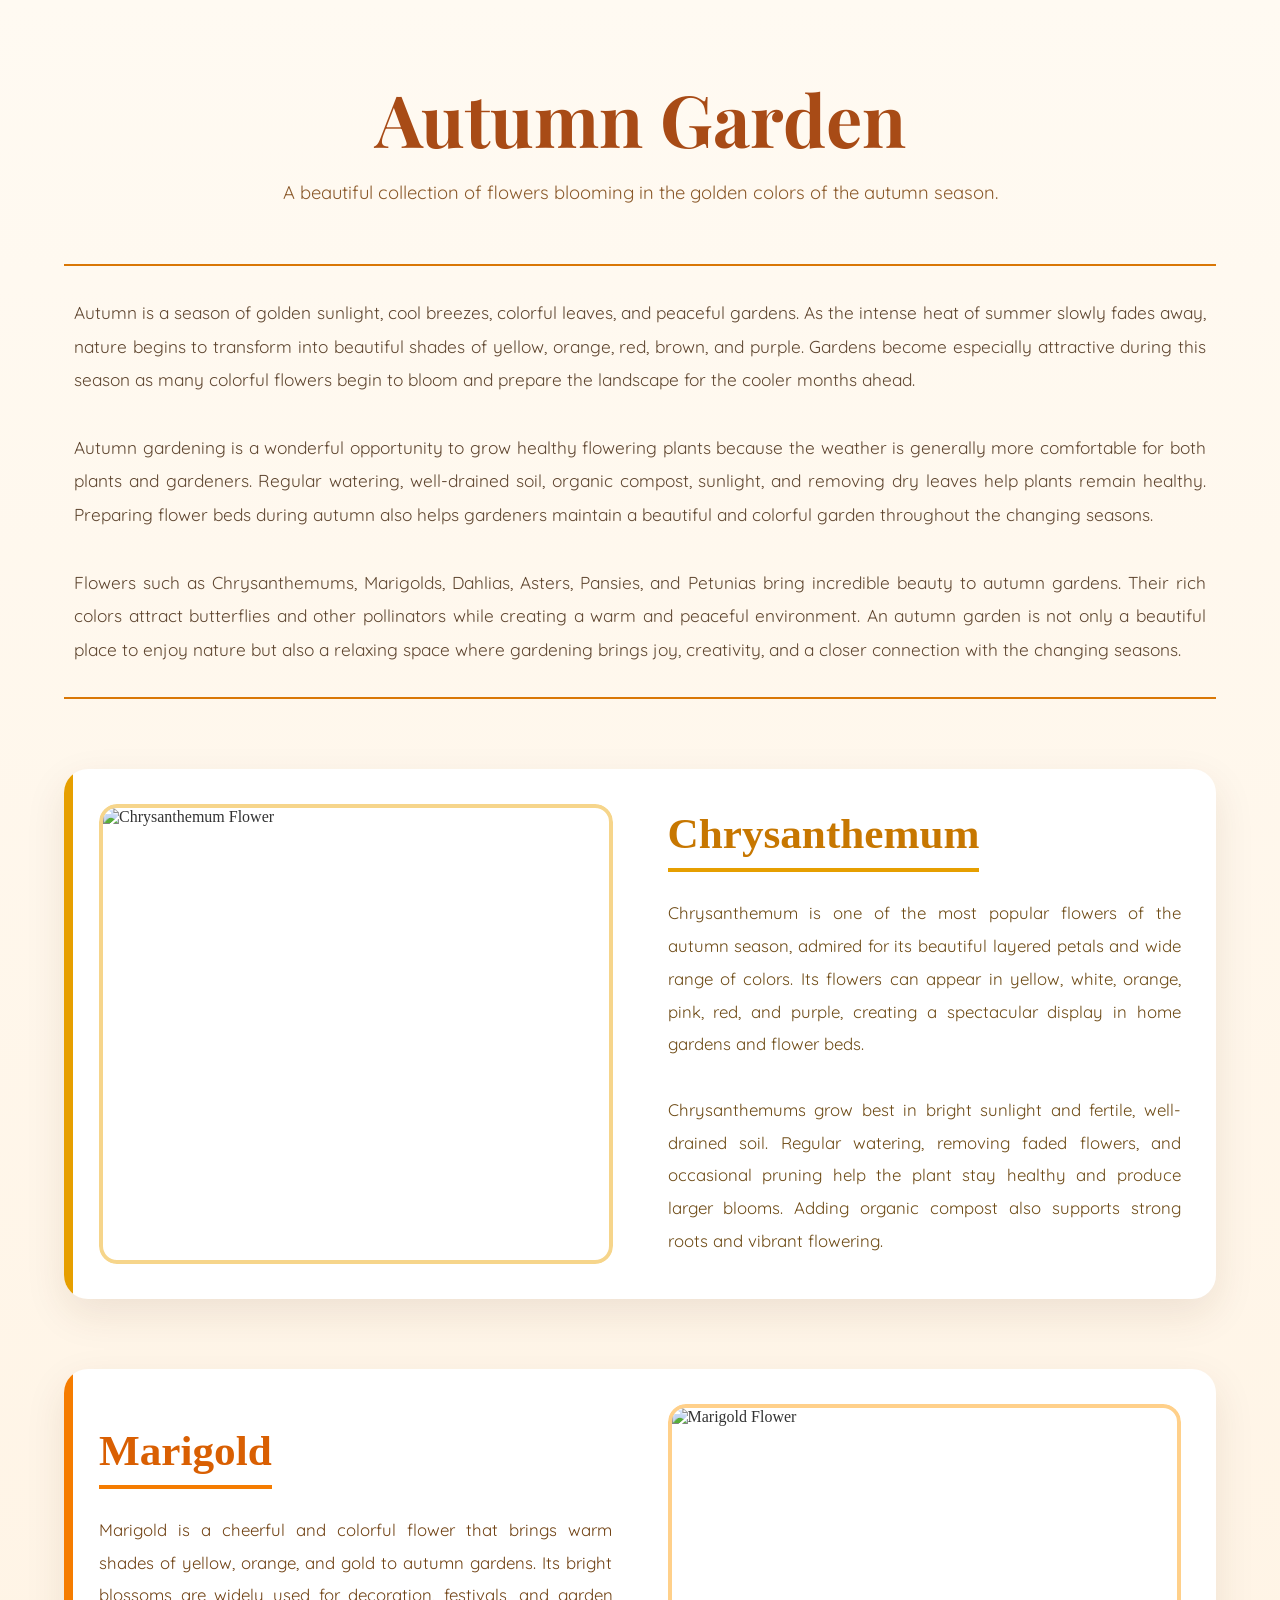
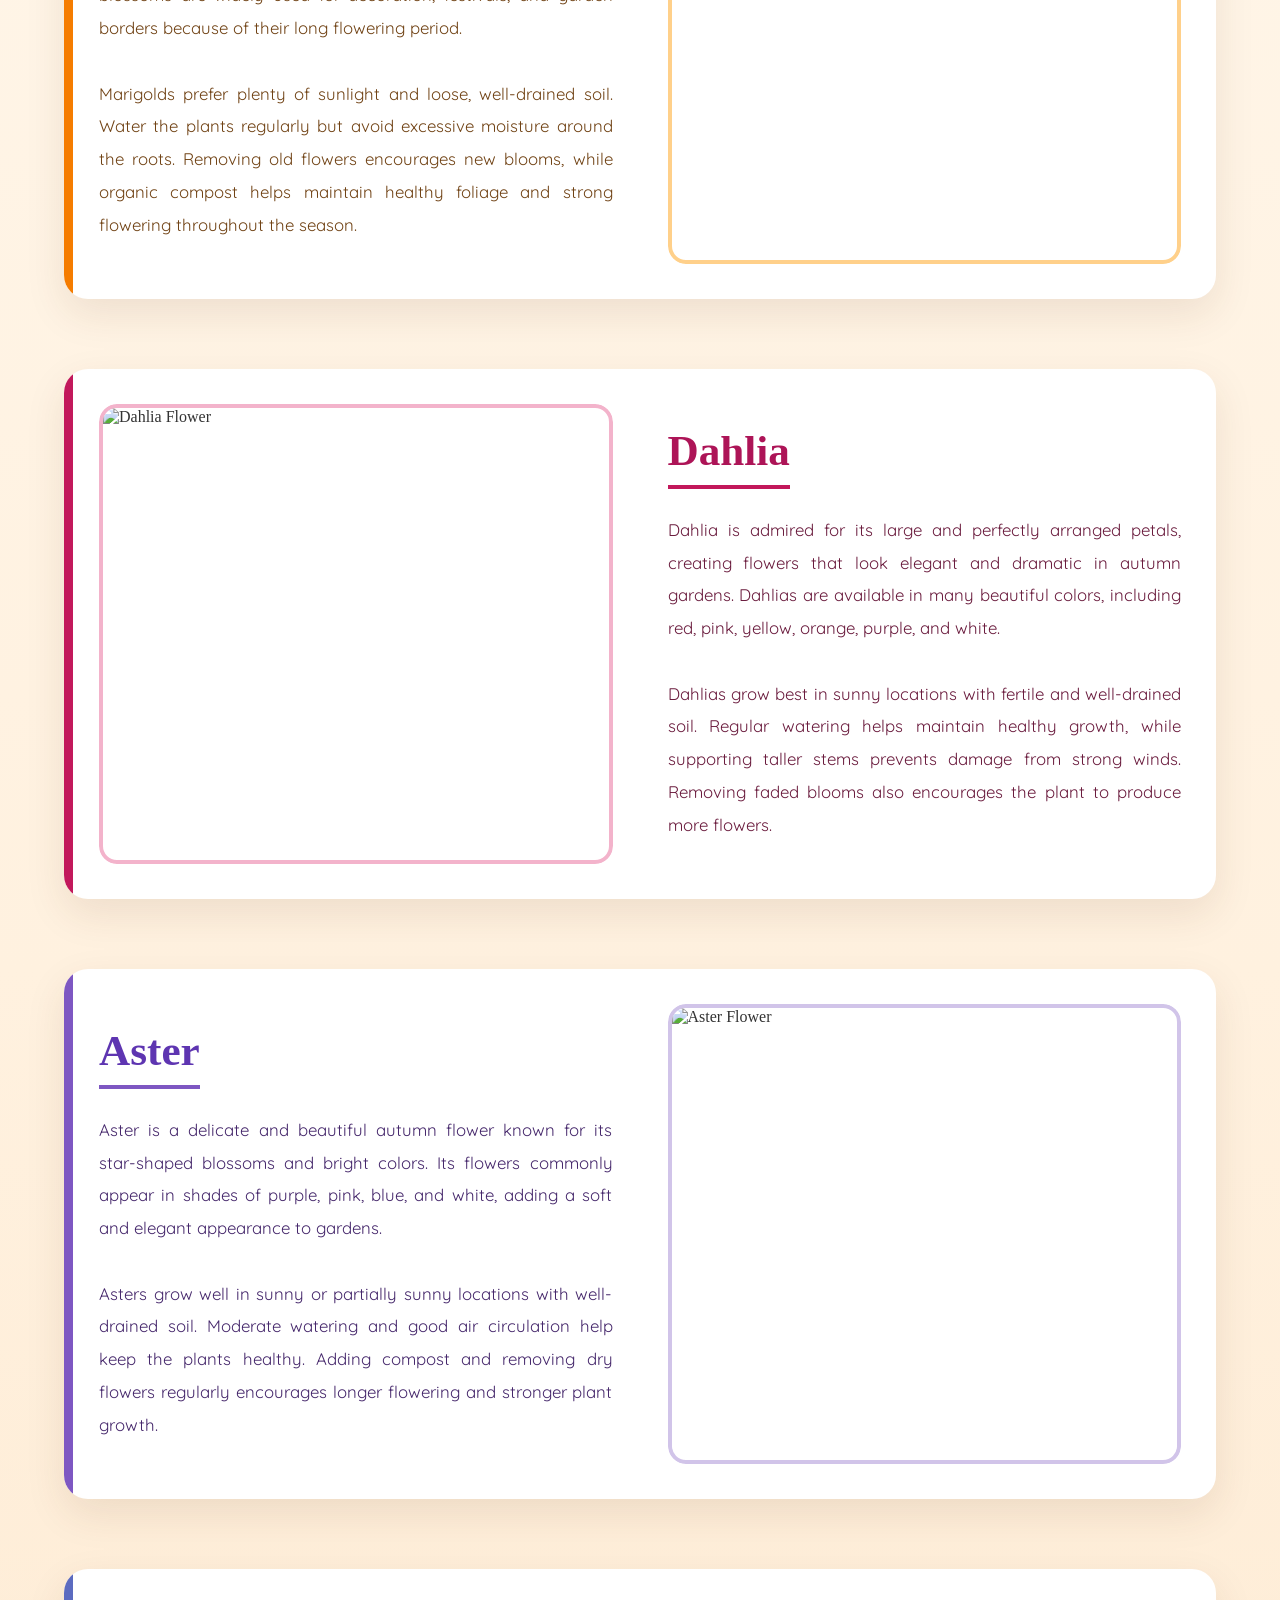
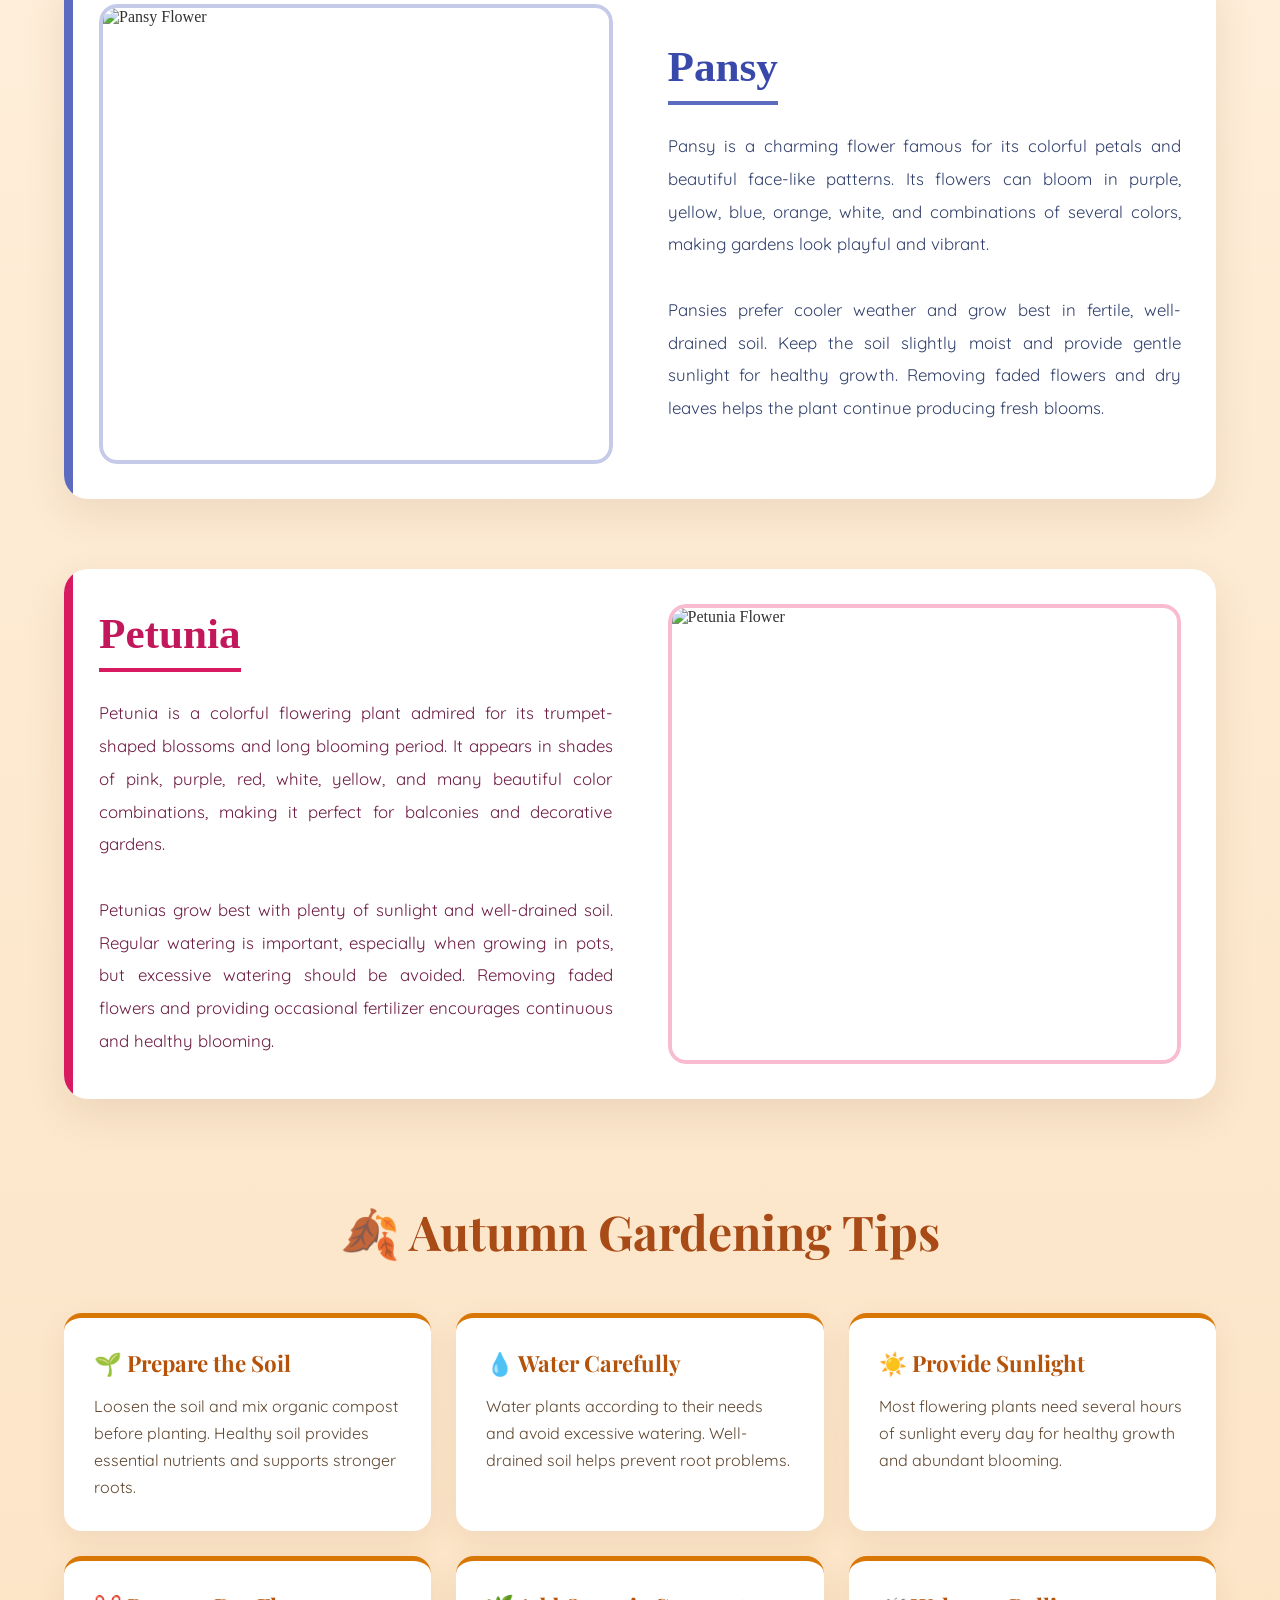
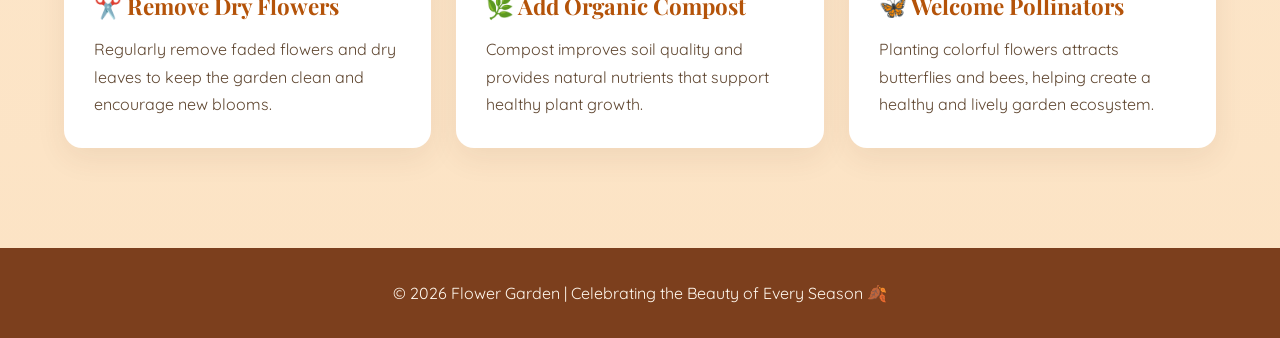
==== autumn.html @ 3d06647e "Add autumn-themed HTML and CSS files for the Autumn Garden page" ====
<!DOCTYPE html>
<html lang="en">

<head>
    <meta charset="UTF-8">
    <meta name="viewport" content="width=device-width, initial-scale=1.0">

    <title>Autumn Garden</title>

    <link rel="stylesheet" href="autumn.css">

    <!-- Google Fonts -->
    <link rel="preconnect" href="https://fonts.googleapis.com">
    <link rel="preconnect" href="https://fonts.gstatic.com" crossorigin>

    <link href="https://fonts.googleapis.com/css2?family=Playfair+Display:wght@400;500;600;700;800&family=Quicksand:wght@400;500;600;700&display=swap"
        rel="stylesheet">

</head>

<body>

    <!-- =====================================================
                        HEADER
    ====================================================== -->

    <header class="autumn-header">

        <h1>Autumn Garden</h1>

        <p>
            A beautiful collection of flowers blooming in the golden colors
            of the autumn season.
        </p>

    </header>


    <!-- =====================================================
                    AUTUMN INTRODUCTION
    ====================================================== -->

    <section class="autumn-intro">

        <p>

            Autumn is a season of golden sunlight, cool breezes, colorful
            leaves, and peaceful gardens. As the intense heat of summer slowly
            fades away, nature begins to transform into beautiful shades of
            yellow, orange, red, brown, and purple. Gardens become especially
            attractive during this season as many colorful flowers begin to
            bloom and prepare the landscape for the cooler months ahead.

            <br><br>

            Autumn gardening is a wonderful opportunity to grow healthy
            flowering plants because the weather is generally more comfortable
            for both plants and gardeners. Regular watering, well-drained soil,
            organic compost, sunlight, and removing dry leaves help plants
            remain healthy. Preparing flower beds during autumn also helps
            gardeners maintain a beautiful and colorful garden throughout the
            changing seasons.

            <br><br>

            Flowers such as Chrysanthemums, Marigolds, Dahlias, Asters,
            Pansies, and Petunias bring incredible beauty to autumn gardens.
            Their rich colors attract butterflies and other pollinators while
            creating a warm and peaceful environment. An autumn garden is not
            only a beautiful place to enjoy nature but also a relaxing space
            where gardening brings joy, creativity, and a closer connection
            with the changing seasons.

        </p>

    </section>


    <!-- =====================================================
                    AUTUMN FLOWERS
    ====================================================== -->


    <!-- =====================================================
                    CHRYSANTHEMUM
    ====================================================== -->

    <section class="flower-card chrysanthemum">

        <div class="flower-image">

            <img src="" alt="Chrysanthemum Flower">

        </div>

        <div class="flower-content">

            <h2>Chrysanthemum</h2>

            <p>

                Chrysanthemum is one of the most popular flowers of the autumn
                season, admired for its beautiful layered petals and wide range
                of colors. Its flowers can appear in yellow, white, orange,
                pink, red, and purple, creating a spectacular display in home
                gardens and flower beds.

                <br><br>

                Chrysanthemums grow best in bright sunlight and fertile,
                well-drained soil. Regular watering, removing faded flowers,
                and occasional pruning help the plant stay healthy and produce
                larger blooms. Adding organic compost also supports strong
                roots and vibrant flowering.

            </p>

        </div>

    </section>


    <!-- =====================================================
                    MARIGOLD
    ====================================================== -->

    <section class="flower-card reverse marigold">

        <div class="flower-image">

            <img src="" alt="Marigold Flower">

        </div>

        <div class="flower-content">

            <h2>Marigold</h2>

            <p>

                Marigold is a cheerful and colorful flower that brings warm
                shades of yellow, orange, and gold to autumn gardens. Its
                bright blossoms are widely used for decoration, festivals, and
                garden borders because of their long flowering period.

                <br><br>

                Marigolds prefer plenty of sunlight and loose, well-drained
                soil. Water the plants regularly but avoid excessive moisture
                around the roots. Removing old flowers encourages new blooms,
                while organic compost helps maintain healthy foliage and strong
                flowering throughout the season.

            </p>

        </div>

    </section>


    <!-- =====================================================
                    DAHLIA
    ====================================================== -->

    <section class="flower-card dahlia">

        <div class="flower-image">

            <img src="" alt="Dahlia Flower">

        </div>

        <div class="flower-content">

            <h2>Dahlia</h2>

            <p>

                Dahlia is admired for its large and perfectly arranged petals,
                creating flowers that look elegant and dramatic in autumn
                gardens. Dahlias are available in many beautiful colors,
                including red, pink, yellow, orange, purple, and white.

                <br><br>

                Dahlias grow best in sunny locations with fertile and
                well-drained soil. Regular watering helps maintain healthy
                growth, while supporting taller stems prevents damage from
                strong winds. Removing faded blooms also encourages the plant
                to produce more flowers.

            </p>

        </div>

    </section>


    <!-- =====================================================
                    ASTER
    ====================================================== -->

    <section class="flower-card reverse aster">

        <div class="flower-image">

            <img src="" alt="Aster Flower">

        </div>

        <div class="flower-content">

            <h2>Aster</h2>

            <p>

                Aster is a delicate and beautiful autumn flower known for its
                star-shaped blossoms and bright colors. Its flowers commonly
                appear in shades of purple, pink, blue, and white, adding a
                soft and elegant appearance to gardens.

                <br><br>

                Asters grow well in sunny or partially sunny locations with
                well-drained soil. Moderate watering and good air circulation
                help keep the plants healthy. Adding compost and removing dry
                flowers regularly encourages longer flowering and stronger
                plant growth.

            </p>

        </div>

    </section>


    <!-- =====================================================
                    PANSY
    ====================================================== -->

    <section class="flower-card pansy">

        <div class="flower-image">

            <img src="" alt="Pansy Flower">

        </div>

        <div class="flower-content">

            <h2>Pansy</h2>

            <p>

                Pansy is a charming flower famous for its colorful petals and
                beautiful face-like patterns. Its flowers can bloom in purple,
                yellow, blue, orange, white, and combinations of several
                colors, making gardens look playful and vibrant.

                <br><br>

                Pansies prefer cooler weather and grow best in fertile,
                well-drained soil. Keep the soil slightly moist and provide
                gentle sunlight for healthy growth. Removing faded flowers and
                dry leaves helps the plant continue producing fresh blooms.

            </p>

        </div>

    </section>


    <!-- =====================================================
                    PETUNIA
    ====================================================== -->

    <section class="flower-card reverse petunia">

        <div class="flower-image">

            <img src="" alt="Petunia Flower">

        </div>

        <div class="flower-content">

            <h2>Petunia</h2>

            <p>

                Petunia is a colorful flowering plant admired for its
                trumpet-shaped blossoms and long blooming period. It appears
                in shades of pink, purple, red, white, yellow, and many
                beautiful color combinations, making it perfect for balconies
                and decorative gardens.

                <br><br>

                Petunias grow best with plenty of sunlight and well-drained
                soil. Regular watering is important, especially when growing
                in pots, but excessive watering should be avoided. Removing
                faded flowers and providing occasional fertilizer encourages
                continuous and healthy blooming.

            </p>

        </div>

    </section>


    <!-- =====================================================
                    AUTUMN GARDENING TIPS
    ====================================================== -->

    <section class="garden-tips">

        <h2>🍂 Autumn Gardening Tips</h2>

        <div class="tips-grid">

            <div class="tip">

                <h3>🌱 Prepare the Soil</h3>

                <p>
                    Loosen the soil and mix organic compost before planting.
                    Healthy soil provides essential nutrients and supports
                    stronger roots.
                </p>

            </div>


            <div class="tip">

                <h3>💧 Water Carefully</h3>

                <p>
                    Water plants according to their needs and avoid excessive
                    watering. Well-drained soil helps prevent root problems.
                </p>

            </div>


            <div class="tip">

                <h3>☀️ Provide Sunlight</h3>

                <p>
                    Most flowering plants need several hours of sunlight every
                    day for healthy growth and abundant blooming.
                </p>

            </div>


            <div class="tip">

                <h3>✂️ Remove Dry Flowers</h3>

                <p>
                    Regularly remove faded flowers and dry leaves to keep the
                    garden clean and encourage new blooms.
                </p>

            </div>


            <div class="tip">

                <h3>🌿 Add Organic Compost</h3>

                <p>
                    Compost improves soil quality and provides natural
                    nutrients that support healthy plant growth.
                </p>

            </div>


            <div class="tip">

                <h3>🦋 Welcome Pollinators</h3>

                <p>
                    Planting colorful flowers attracts butterflies and bees,
                    helping create a healthy and lively garden ecosystem.
                </p>

            </div>

        </div>

    </section>


    <!-- =====================================================
                    FOOTER
    ====================================================== -->

    <footer>

        <p>
            © 2026 Flower Garden | Celebrating the Beauty of Every Season 🍂
        </p>

    </footer>

</body>

</html>
---- autumn.css ----
/* ==========================================================
   GLOBAL RESET
========================================================== */

*{
    margin:0;
    padding:0;
    box-sizing:border-box;
}


/* ==========================================================
   BODY
========================================================== */

body{
    background:
    linear-gradient(
        180deg,
        #fffaf2 0%,
        #fff1df 50%,
        #fce3c4 100%
    );
    color:#333;
    overflow-x:hidden;
}


/* ==========================================================
   HEADER
========================================================== */

.autumn-header{
    text-align:center;
    padding:70px 20px 40px;
}


.autumn-header h1{
    font-family:"Playfair Display", serif;
    font-size:4.5rem;
    color:#A84B16;
    margin-bottom:15px;
}

.autumn-header p{
    font-family:"Quicksand", sans-serif;
    font-size:1.15rem;
    color:#8B5A2B;
}

/* ==========================================================
   INTRODUCTION
========================================================== */

.autumn-intro{
    width:90%;
    max-width:1200px;
    margin:20px auto 70px;
}


.autumn-intro p{
    font-family:"Quicksand", sans-serif;
    font-size:1.08rem;
    line-height:1.95;
    text-align:justify;
    color:#5F4630;
    border-top:2px solid #D97706;
    border-bottom:2px solid #D97706;
    padding:30px 10px;
}

/* ==========================================================
   FLOWER CARD
========================================================== */

.flower-card{
    width:90%;
    max-width:1350px;
    margin:70px auto;
    padding:35px;
    display:flex;
    align-items:center;
    gap:55px;
    background:#ffffff;
    border-radius:24px;
    position:relative;
    overflow:hidden;
    box-shadow:0 15px 40px rgba(90,50,20,.10);
    transition:
      transform .4s ease,box-shadow .4s ease;

}

/* LEFT COLOR STRIP */

.flower-card::before{
    content:"";
    position:absolute;
    left:0;
    top:0;
    width:9px;
    height:100%;
    background:#D97706;
}


/* ==========================================================
   INDIVIDUAL FLOWER HOVER COLOR THEMES
========================================================== */

/* 🌼 Chrysanthemum - Golden Yellow */

.chrysanthemum:hover{
    transform:translateY(-10px);
    box-shadow:0 25px 60px rgba(230,159,0,.30);
}


/* 🟠 Marigold - Orange */

.marigold:hover{
    transform:translateY(-10px);
    box-shadow:0 25px 60px rgba(245,124,0,.30);
}


/* 🌺 Dahlia - Deep Pink */

.dahlia:hover{
    transform:translateY(-10px);
    box-shadow:0 25px 60px rgba(194,24,91,.30);
}


/* 💜 Aster - Purple */

.aster:hover{
    transform:translateY(-10px);
    box-shadow:0 25px 60px rgba(126,87,194,.30);
}


/* 💙💜 Pansy - Indigo */

.pansy:hover{
    transform:translateY(-10px);
    box-shadow:0 25px 60px rgba(92,107,192,.30);
}


/* 🌸 Petunia - Pink */

.petunia:hover{
    transform:translateY(-10px);
    box-shadow:0 25px 60px rgba(216,27,96,.30);
}


/* ==========================================================
   REVERSE CARD
========================================================== */

.flower-card.reverse{
    flex-direction:row-reverse;
}


/* ==========================================================
   IMAGE
========================================================== */

.flower-image{
    flex:1;
    overflow:hidden;
    border-radius:18px;
}

.flower-image img{
    width:100%;
    height:460px;
    object-fit:cover;
    display:block;
    border-radius:18px;
    transition:transform .6s ease;
}


.flower-card:hover .flower-image img{
    transform:scale(1.06);

}


/* ==========================================================
   CONTENT
========================================================== */

.flower-content{
    flex:1;

}


.flower-content h2{
    font-family:"Plfair Display", serif;
    font-size:2.7rem;
    margin-bottom:25px;
    padding-bottom:10px;
    display:inline-block;
    border-bottom:4px solid;
}


.flower-content p{
    font-family:"Quicksand", sans-serif;
    font-size:1.05rem;
    line-height:1.95;
    text-align:justify;
}


/* ==========================================================
   CHRYSANTHEMUM
========================================================== */

.chrysanthemum::before{
    background:#E69F00;

}

.chrysanthemum h2{
    color:#C77700;
    border-color:#E69F00;

}

.chrysanthemum p{
    color:#6E4B16;
}

.chrysanthemum img{
    border:4px solid #F6D58B;

}


/* ==========================================================
   MARIGOLD
========================================================== */

.marigold::before{
    background:#F57C00;

}

.marigold h2{
    color:#D95F02;
    border-color:#F57C00;

}

.marigold p{
    color:#704214;
}

.marigold img{
    border:4px solid #FFD08A;
}


/* ==========================================================
   DAHLIA
========================================================== */

.dahlia::before{
    background:#C2185B;

}

.dahlia h2{
    color:#AD1457;
    border-color:#C2185B;

}

.dahlia p{
    color:#6A1B3D;
}

.dahlia img{
    border:4px solid #F3B3CB;

}


/* ==========================================================
   ASTER
========================================================== */

.aster::before{
    background:#7E57C2;

}

.aster h2{
    color:#5E35B1;
    border-color:#7E57C2;
}

.aster p{
    color:#45276B;

}

.aster img{
    border:4px solid #D1C4E9;
}


/* ==========================================================
   PANSY
========================================================== */

.pansy::before{
    background:#5C6BC0;
}

.pansy h2{
    color:#3949AB;
    border-color:#5C6BC0;
}

.pansy p{
    color:#303F6B;

}

.pansy img{
    border:4px solid #C5CAE9;
}


/* ==========================================================
   PETUNIA
========================================================== */

.petunia::before{
    background:#D81B60;
}

.petunia h2{

    color:#C2185B;
    border-color:#D81B60;
}

.petunia p{
    color:#6D1B42;
}

.petunia img{
    border:4px solid #F8BBD0;

}


/* ==========================================================
   GARDENING TIPS
========================================================== */


.garden-tips{
    width:90%;
    max-width:1300px;
    margin:100px auto;

}

.garden-tips h2{
    font-family:"Playfair Display", serif;
    text-align:center;
    font-size:3rem;
    color:#A84B16;
    margin-bottom:50px;
    
}


/* ==========================================================
   TIPS GRID
========================================================== */

.tips-grid{
    display:grid;
    grid-template-columns:repeat(3,1fr);
    gap:25px;
}

.tip{
    background:#ffffff;
    padding:30px;
    border-radius:18px;
    border-top:5px solid #D97706;
    box-shadow:0 10px 30px rgba(90,50,20,.08);
    transition:.35s ease;
}

.tip:hover{
    transform:translateY(-8px);
    box-shadow:0 20px 40px rgba(90,50,20,.15);
}

.tip h3{
    font-family:"Playfair Display", serif;
    font-size:1.4rem;
    color:#B45309;
    margin-bottom:15px;

}

.tip p{
    font-family:"Quicksand", sans-serif;
    line-height:1.7;
    color:#5F4630;
}


/* ==========================================================
   FOOTER
========================================================== */

footer{
    margin-top:80px;
    padding:35px 20px;
    text-align:center;
    background:#7C3F1D;
    color:#FFF8EE;
    font-family:"Quicksand", sans-serif;
}


/* ==========================================================
   TABLET RESPONSIVE
========================================================== */

@media(max-width:992px){

    .flower-card,
    .flower-card.reverse{
        flex-direction:column;
        gap:35px;
    }

    .flower-image{
        width:100%;
    }

    .flower-image img{
        height:380px;
    }

    .flower-content h2{
        font-size:2.3rem;
    }

    .tips-grid{
        grid-template-columns:
            repeat(2,1fr);
    }
}


/* ==========================================================
   MOBILE RESPONSIVE
========================================================== */

@media(max-width:768px){

    .autumn-header h1{
        font-size:3rem;
    }

    .autumn-header p{
        font-size:1rem;

    }

    .autumn-intro{
        width:92%;
    }

    .autumn-intro p{
        font-size:1rem;
        line-height:1.8;
    }

    .flower-card{
        width:94%;
        padding:25px;
        margin:45px auto;
    }

    .flower-image img{
        height:300px;
    }

    .flower-content h2{
        font-size:2rem;
    }

    .flower-content p{
        font-size:1rem;
        line-height:1.8;
    }

    .garden-tips h2{
        font-size:2.3rem;
    }

    .tips-grid{
        grid-template-columns:1fr;
    }
}


/* ==========================================================
   SMALL MOBILE
========================================================== */

@media(max-width:480px){

    .autumn-header{
        padding:50px 15px 30px;
    }

    .autumn-header h1{
        font-size:2.4rem;
    }

    .flower-card{
        padding:18px;
        border-radius:18px;
    }

    .flower-image img{
        height:230px;
    }

    .flower-content h2{
        font-size:1.7rem;
    }

    .flower-content p{
        font-size:.95rem;
        line-height:1.75;
    }

    .garden-tips h2{
        font-size:1.9rem;
    }

    .tip{
        padding:22px;
    }
}
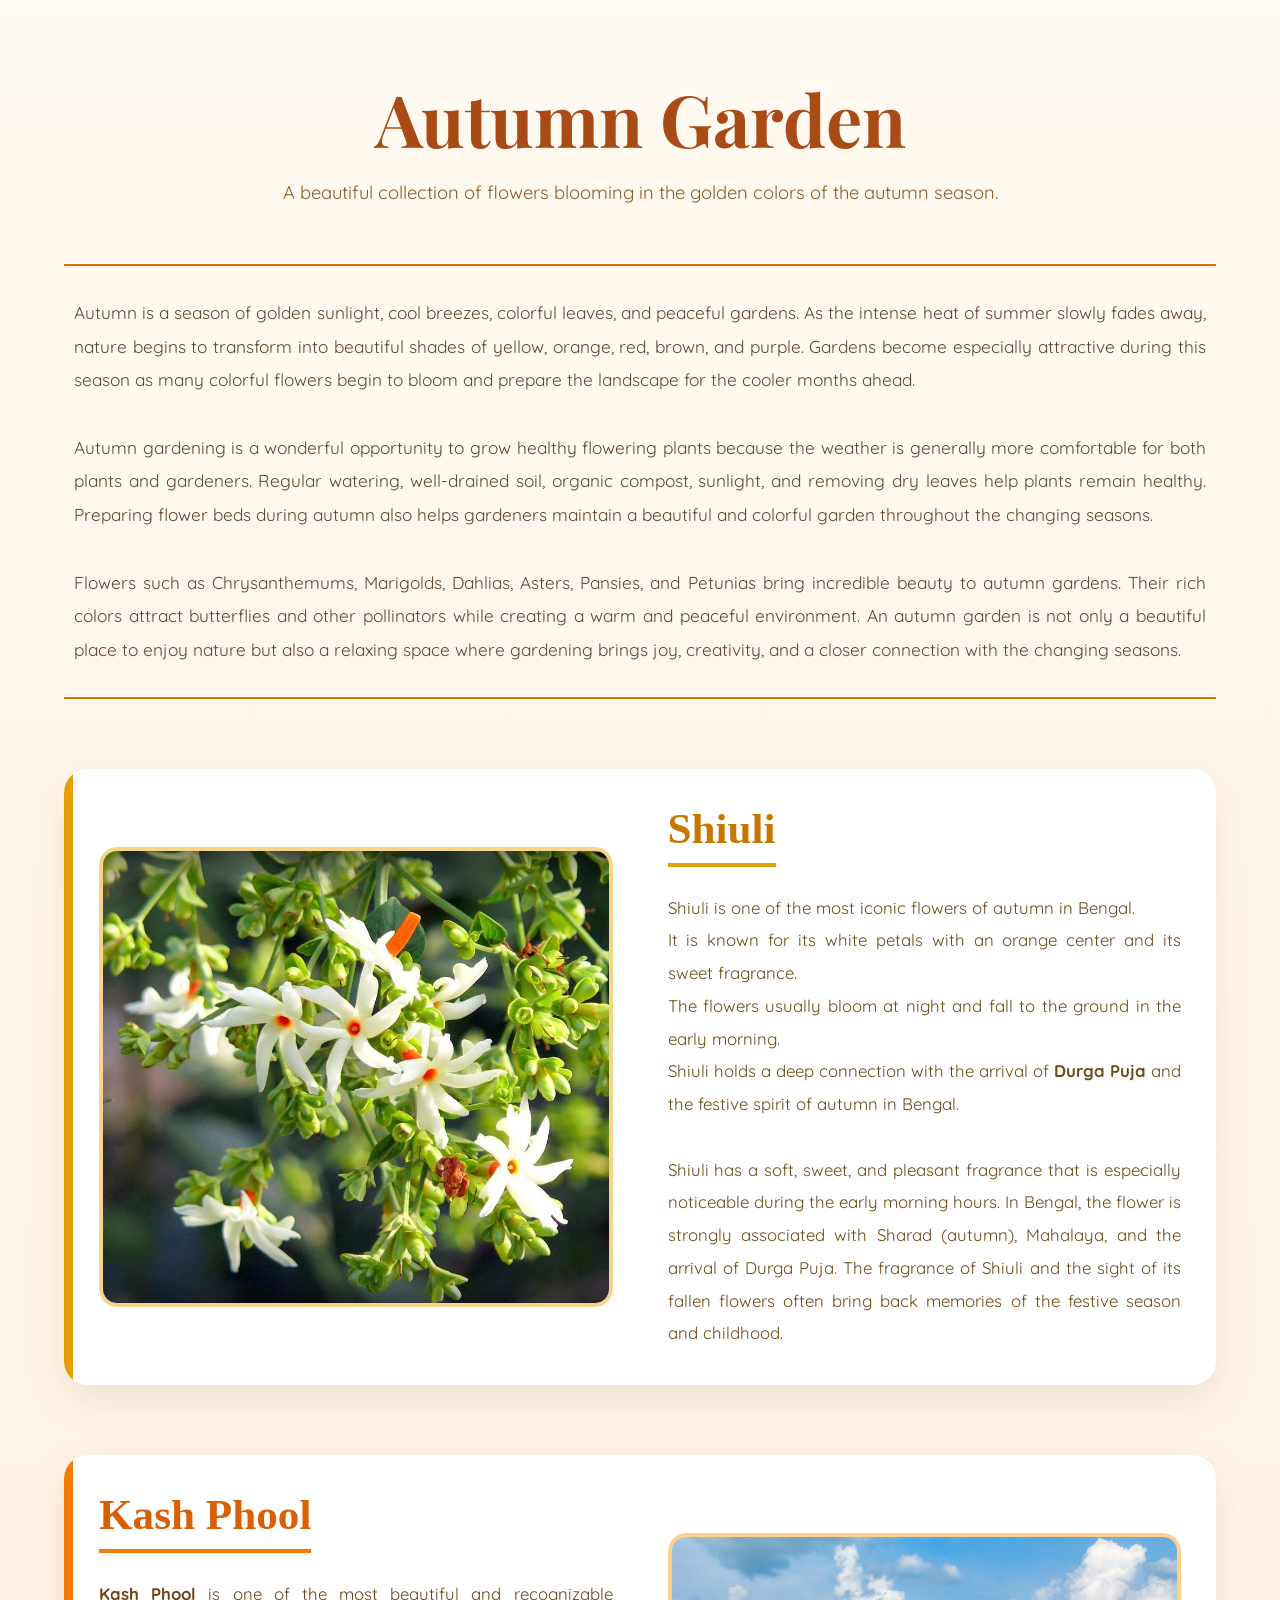
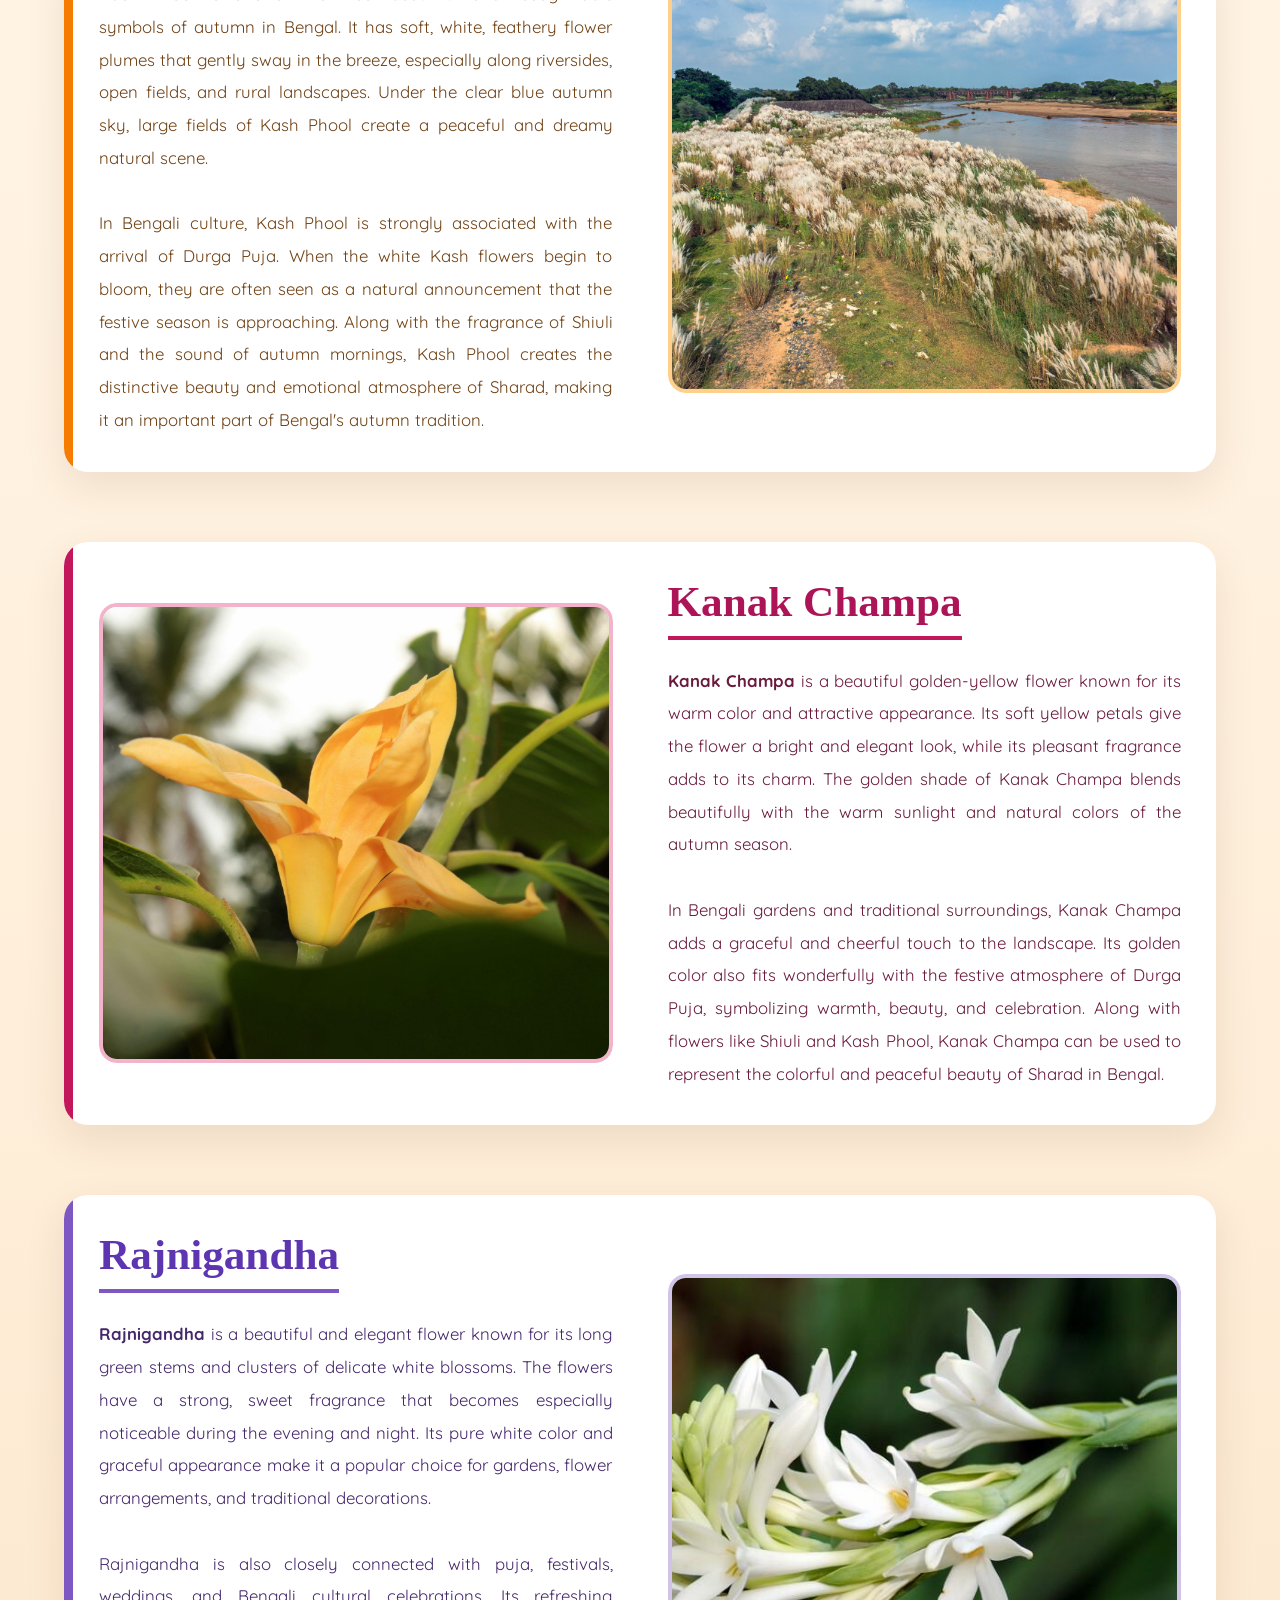
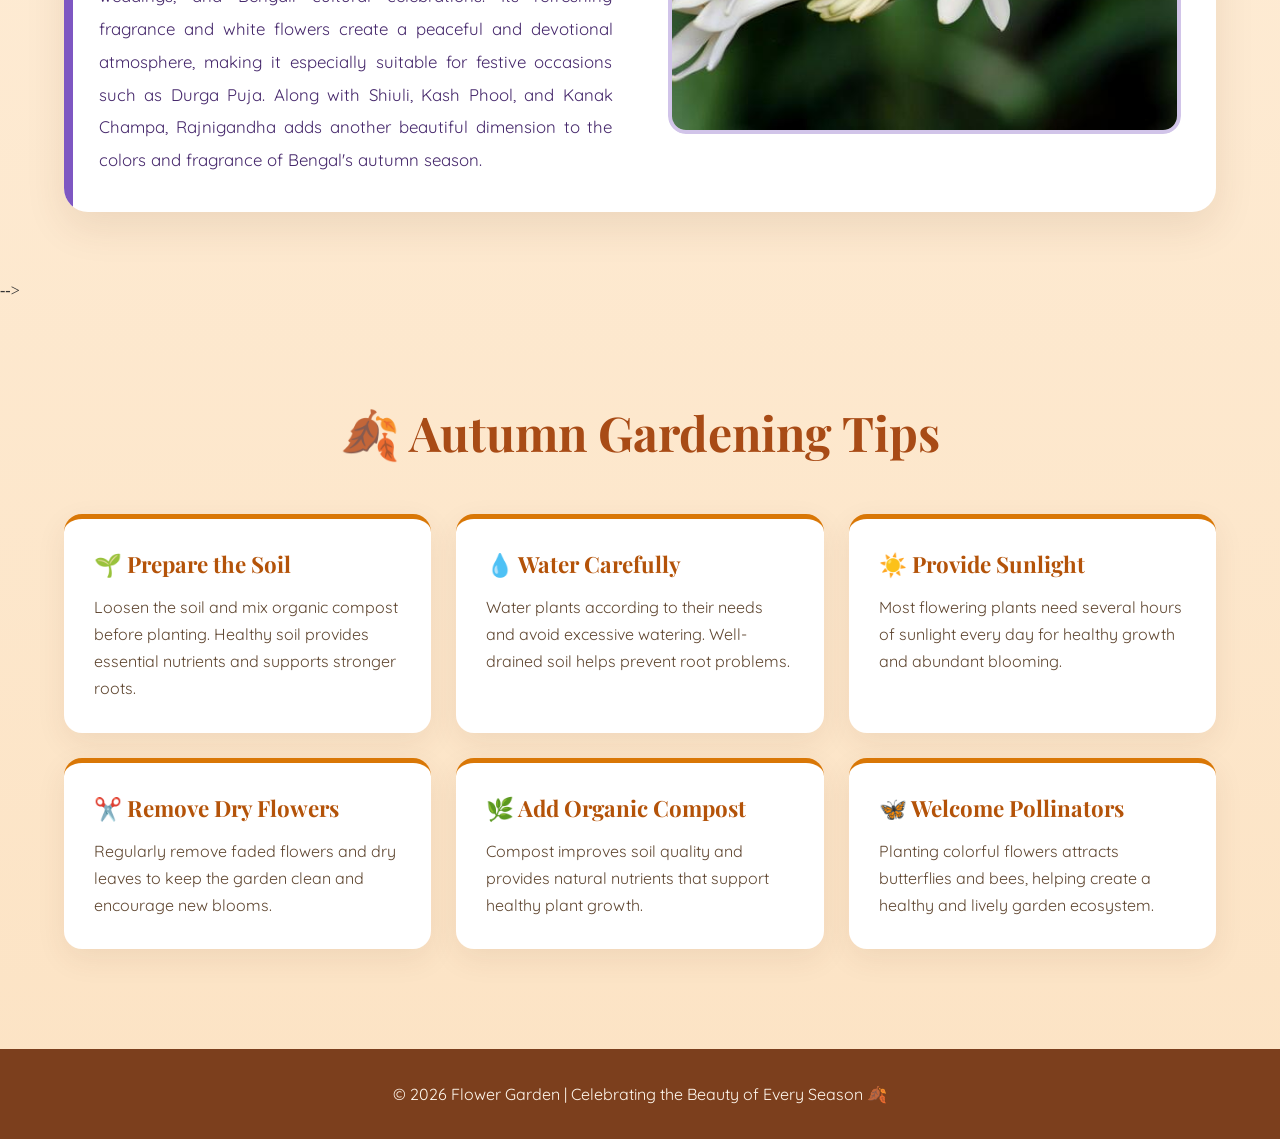
==== commit 33ba527c: "Add winter garden features and styles - Introduced new winter.css for styling the winter garden page" ====
--- a/autumn.html
+++ b/autumn.html
@@ -89,30 +89,18 @@
 
         <div class="flower-image">
 
-            <img src="" alt="Chrysanthemum Flower">
-
-        </div>
-
-        <div class="flower-content">
-
-            <h2>Chrysanthemum</h2>
-
-            <p>
-
-                Chrysanthemum is one of the most popular flowers of the autumn
-                season, admired for its beautiful layered petals and wide range
-                of colors. Its flowers can appear in yellow, white, orange,
-                pink, red, and purple, creating a spectacular display in home
-                gardens and flower beds.
-
+            <img src="Autumn/TB5Dm_8XhAuF4WMxziL-Oi9NqACSDIO42DhMdACnCzqOYu_obxb6pIqoIuq6f6PX6bD0AHiCKN0lmYCgvniRB8DAPkQt_o0wmxBBw_qpqObk5TrhzCyIb_kBxk3ffQ1MwytZkNDUi8o5OurUM6o-x4sxSoMX11Bi8P1_pm.jpg" alt="Chrysanthemum Flower">
+
+        </div>
+
+        <div class="flower-content">
+
+            <h2>Shiuli</h2>
+
+            <p>
+                Shiuli is one of the most iconic flowers of autumn in Bengal.<br> It is known for its white petals with an orange center and its sweet fragrance. <br> The flowers usually bloom at night and fall to the ground in the early morning. <br> Shiuli holds a deep connection with the arrival of <strong>Durga Puja</strong>  and the festive spirit of autumn in Bengal.
                 <br><br>
-
-                Chrysanthemums grow best in bright sunlight and fertile,
-                well-drained soil. Regular watering, removing faded flowers,
-                and occasional pruning help the plant stay healthy and produce
-                larger blooms. Adding organic compost also supports strong
-                roots and vibrant flowering.
-
+                Shiuli has a soft, sweet, and pleasant fragrance that is especially noticeable during the early morning hours. In Bengal, the flower is strongly associated with Sharad (autumn), Mahalaya, and the arrival of Durga Puja. The fragrance of Shiuli and the sight of its fallen flowers often bring back memories of the festive season and childhood.
             </p>
 
         </div>
@@ -128,33 +116,22 @@
 
         <div class="flower-image">
 
-            <img src="" alt="Marigold Flower">
-
-        </div>
-
-        <div class="flower-content">
-
-            <h2>Marigold</h2>
-
-            <p>
-
-                Marigold is a cheerful and colorful flower that brings warm
-                shades of yellow, orange, and gold to autumn gardens. Its
-                bright blossoms are widely used for decoration, festivals, and
-                garden borders because of their long flowering period.
-
+            <img src="Autumn/JvqIQLETKTrbBEFYa4P5t0JZkJ8DJHq6QDOkhH7dCpLK-fc1CcSzrf8WYPLfRY0_SwM3a-ACnxK2Sr_JVWsFWrIhHXV6lY9fOEYiO-VfwREWEl6Oa5onZIsd-OHMh7i23yZLF9rN6AOY9IerIMIJ3zIJWlvfuKYLDrx9S6tMhS.jpg" alt="Marigold Flower">
+
+        </div>
+
+        <div class="flower-content">
+
+            <h2>Kash Phool</h2>
+
+            <p>
+
+                <b>Kash Phool</b> is one of the most beautiful and recognizable symbols of autumn in Bengal. It has soft, white, feathery flower plumes that gently sway in the breeze, especially along riversides, open fields, and rural landscapes. Under the clear blue autumn sky, large fields of Kash Phool create a peaceful and dreamy natural scene.
                 <br><br>
 
-                Marigolds prefer plenty of sunlight and loose, well-drained
-                soil. Water the plants regularly but avoid excessive moisture
-                around the roots. Removing old flowers encourages new blooms,
-                while organic compost helps maintain healthy foliage and strong
-                flowering throughout the season.
-
-            </p>
-
-        </div>
-
+                In Bengali culture, Kash Phool is strongly associated with the arrival of Durga Puja. When the white Kash flowers begin to bloom, they are often seen as a natural announcement that the festive season is approaching. Along with the fragrance of Shiuli and the sound of autumn mornings, Kash Phool creates the distinctive beauty and emotional atmosphere of Sharad, making it an important part of Bengal's autumn tradition.
+            </p>
+        </div>
     </section>
 
 
@@ -166,33 +143,22 @@
 
         <div class="flower-image">
 
-            <img src="" alt="Dahlia Flower">
-
-        </div>
-
-        <div class="flower-content">
-
-            <h2>Dahlia</h2>
-
-            <p>
-
-                Dahlia is admired for its large and perfectly arranged petals,
-                creating flowers that look elegant and dramatic in autumn
-                gardens. Dahlias are available in many beautiful colors,
-                including red, pink, yellow, orange, purple, and white.
+            <img src="Autumn/gYDTionHzU76yjV_EfX_3hv-9yeh1CMi8NHkv3u_9S8GrjLUj1jZVKfr-IrPsQhSNEdLG-MB1N1tnFPip0dDEX5RjwdWOj_M3vRk7gX05K3844sLRNOwdXPJyoSdp8oVG9TNrnB0Q7aVCJIio2UAdjcyeMpQt_fnjBj2RnEpV.jpg" alt="Dahlia Flower">
+
+        </div>
+
+        <div class="flower-content">
+
+            <h2>Kanak Champa</h2>
+
+            <p>
+               <b>Kanak Champa</b> is a beautiful golden-yellow flower known for its warm color and attractive appearance. Its soft yellow petals give the flower a bright and elegant look, while its pleasant fragrance adds to its charm. The golden shade of Kanak Champa blends beautifully with the warm sunlight and natural colors of the autumn season.
 
                 <br><br>
 
-                Dahlias grow best in sunny locations with fertile and
-                well-drained soil. Regular watering helps maintain healthy
-                growth, while supporting taller stems prevents damage from
-                strong winds. Removing faded blooms also encourages the plant
-                to produce more flowers.
-
-            </p>
-
-        </div>
-
+               In Bengali gardens and traditional surroundings, Kanak Champa adds a graceful and cheerful touch to the landscape. Its golden color also fits wonderfully with the festive atmosphere of Durga Puja, symbolizing warmth, beauty, and celebration. Along with flowers like Shiuli and Kash Phool, Kanak Champa can be used to represent the colorful and peaceful beauty of Sharad in Bengal.
+            </p>
+        </div>
     </section>
 
 
@@ -204,115 +170,32 @@
 
         <div class="flower-image">
 
-            <img src="" alt="Aster Flower">
-
-        </div>
-
-        <div class="flower-content">
-
-            <h2>Aster</h2>
-
-            <p>
-
-                Aster is a delicate and beautiful autumn flower known for its
-                star-shaped blossoms and bright colors. Its flowers commonly
-                appear in shades of purple, pink, blue, and white, adding a
-                soft and elegant appearance to gardens.
-
-                <br><br>
-
-                Asters grow well in sunny or partially sunny locations with
-                well-drained soil. Moderate watering and good air circulation
-                help keep the plants healthy. Adding compost and removing dry
-                flowers regularly encourages longer flowering and stronger
-                plant growth.
-
-            </p>
-
-        </div>
-
-    </section>
-
-
-    <!-- =====================================================
-                    PANSY
-    ====================================================== -->
-
-    <section class="flower-card pansy">
-
-        <div class="flower-image">
-
-            <img src="" alt="Pansy Flower">
-
-        </div>
-
-        <div class="flower-content">
-
-            <h2>Pansy</h2>
-
-            <p>
-
-                Pansy is a charming flower famous for its colorful petals and
-                beautiful face-like patterns. Its flowers can bloom in purple,
-                yellow, blue, orange, white, and combinations of several
-                colors, making gardens look playful and vibrant.
-
-                <br><br>
-
-                Pansies prefer cooler weather and grow best in fertile,
-                well-drained soil. Keep the soil slightly moist and provide
-                gentle sunlight for healthy growth. Removing faded flowers and
-                dry leaves helps the plant continue producing fresh blooms.
-
-            </p>
-
-        </div>
-
-    </section>
-
-
-    <!-- =====================================================
-                    PETUNIA
-    ====================================================== -->
-
-    <section class="flower-card reverse petunia">
-
-        <div class="flower-image">
-
-            <img src="" alt="Petunia Flower">
-
-        </div>
-
-        <div class="flower-content">
-
-            <h2>Petunia</h2>
-
-            <p>
-
-                Petunia is a colorful flowering plant admired for its
-                trumpet-shaped blossoms and long blooming period. It appears
-                in shades of pink, purple, red, white, yellow, and many
-                beautiful color combinations, making it perfect for balconies
-                and decorative gardens.
-
-                <br><br>
-
-                Petunias grow best with plenty of sunlight and well-drained
-                soil. Regular watering is important, especially when growing
-                in pots, but excessive watering should be avoided. Removing
-                faded flowers and providing occasional fertilizer encourages
-                continuous and healthy blooming.
-
-            </p>
-
-        </div>
-
-    </section>
-
-
-    <!-- =====================================================
-                    AUTUMN GARDENING TIPS
-    ====================================================== -->
+            <img src="Autumn/WwNNGN7F6VZCvN8RZWEtzxdbtJq3D18ltF0p9VutIfPoYp1gO8x2QZsjQlmVWxPnAscByEMf00RmUM4daBKVc6iCJ0ZVt_GHBt0EN4yFClbA20VGV2xMYE0WS4fKk1e43g7zCM1ht18HkJGJ9tpN3ur0baLFVtaqqfZbHzd.jpg" alt="Aster Flower">
+
+        </div>
+
+        <div class="flower-content">
+
+            <h2>Rajnigandha</h2>
+
+            <p>
+
+             <b>Rajnigandha</b> is a beautiful and elegant flower known for its long green stems and clusters of delicate white blossoms. The flowers have a strong, sweet fragrance that becomes especially noticeable during the evening and night. Its pure white color and graceful appearance make it a popular choice for gardens, flower arrangements, and traditional decorations.
+
+            <br><br>
+
+            Rajnigandha is also closely connected with puja, festivals, weddings, and Bengali cultural celebrations. Its refreshing fragrance and white flowers create a peaceful and devotional atmosphere, making it especially suitable for festive occasions such as Durga Puja. Along with Shiuli, Kash Phool, and Kanak Champa, Rajnigandha adds another beautiful dimension to the colors and fragrance of Bengal's autumn season.
+
+            </p>
+        </div>
+    </section>
+
+
+
+
+     <!-- =====================================================  -->
+                    <!-- AUTUMN GARDENING TIPS -->
+    <!-- ====================================================== --> -->
 
     <section class="garden-tips">
 
--- a/autumn.css
+++ b/autumn.css
@@ -439,7 +439,27 @@
     color:#FFF8EE;
     font-family:"Quicksand", sans-serif;
 }
-
+/* ===========  Fadu Animation =============== */
+.flower-card{
+    transform: translateY(0);
+    animation: cardReveal linear both;
+    animation-timeline: view();
+    animation-range: entry 0% cover 35%;
+}
+@keyframes cardReveal {
+    from {transform: translateY(80px) scale(.97); }
+    to { transform: translateY(0) scale(1); }
+}
+
+@keyframes cardReveal{
+    from{
+        transform:translateY(80px) scale(.97);
+    }
+
+    to{
+        transform:translateY(0) scale(1);
+    }
+}
 
 /* ==========================================================
    TABLET RESPONSIVE
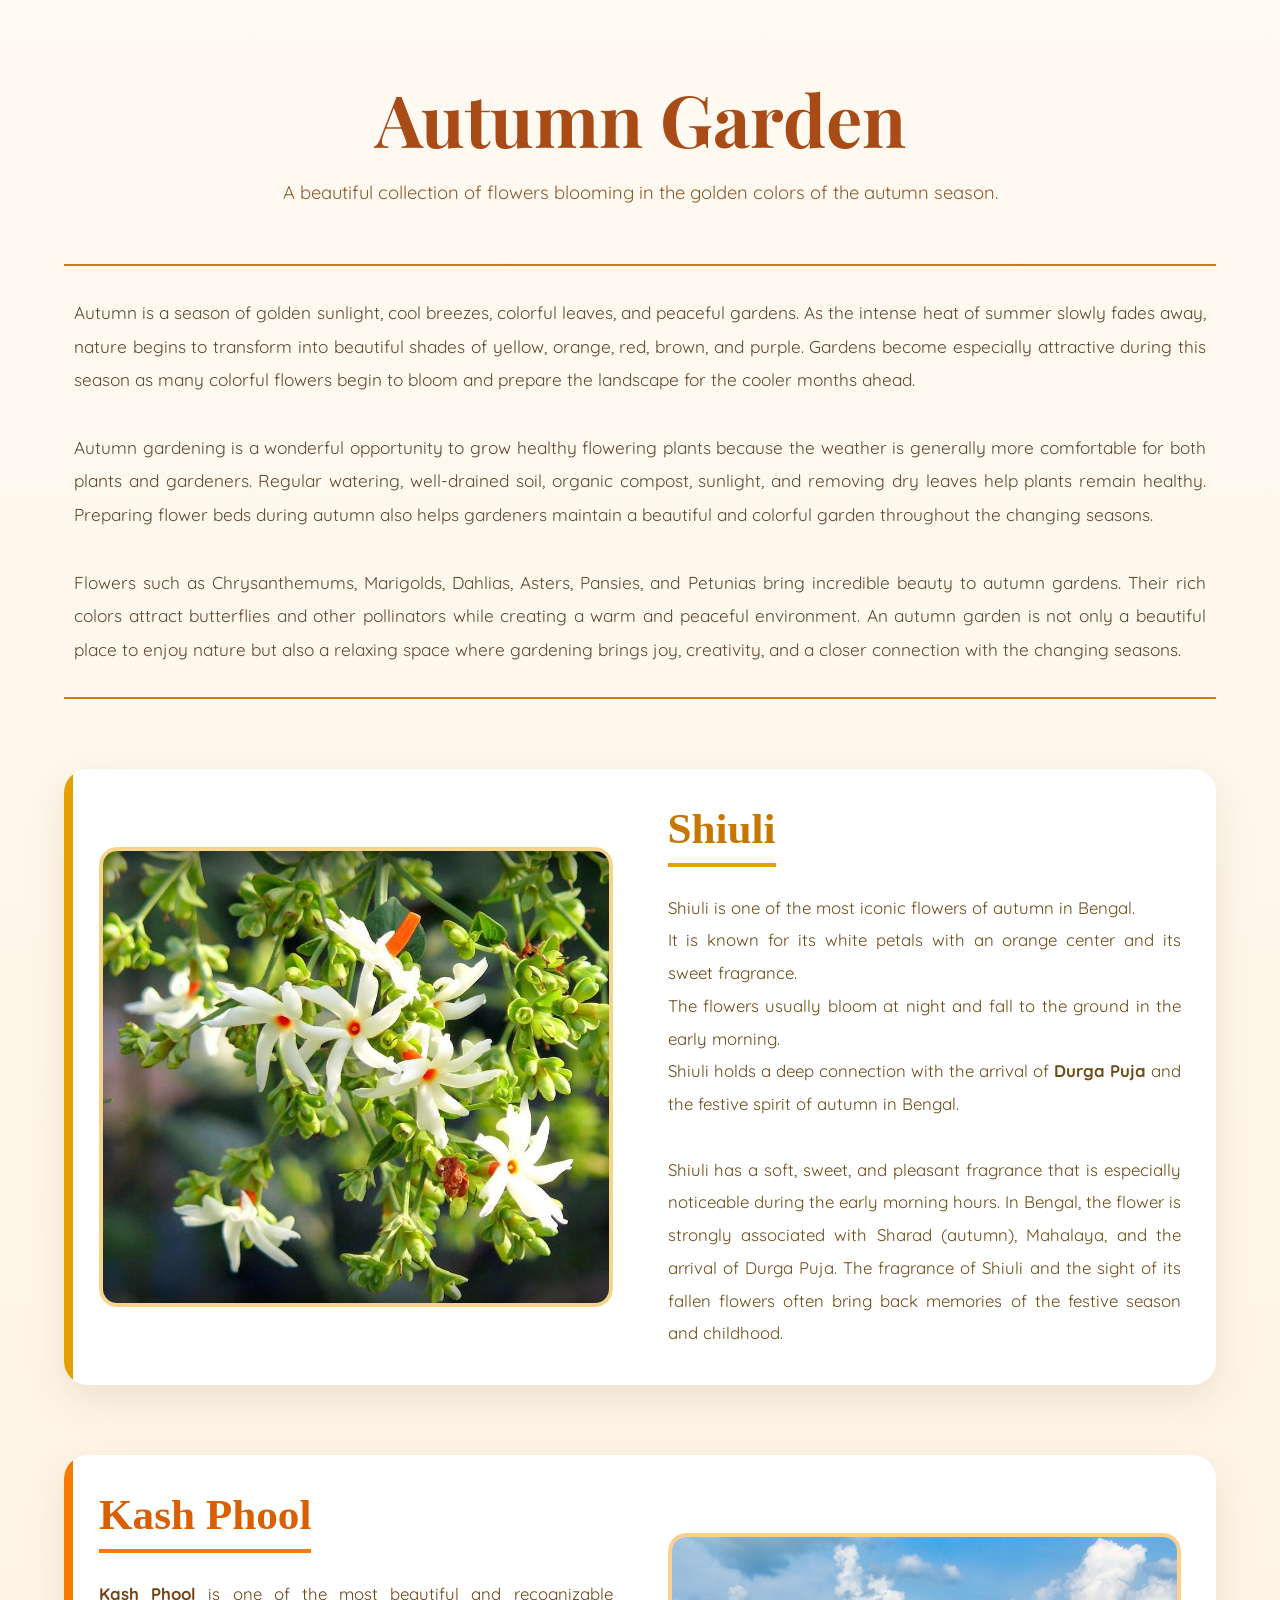
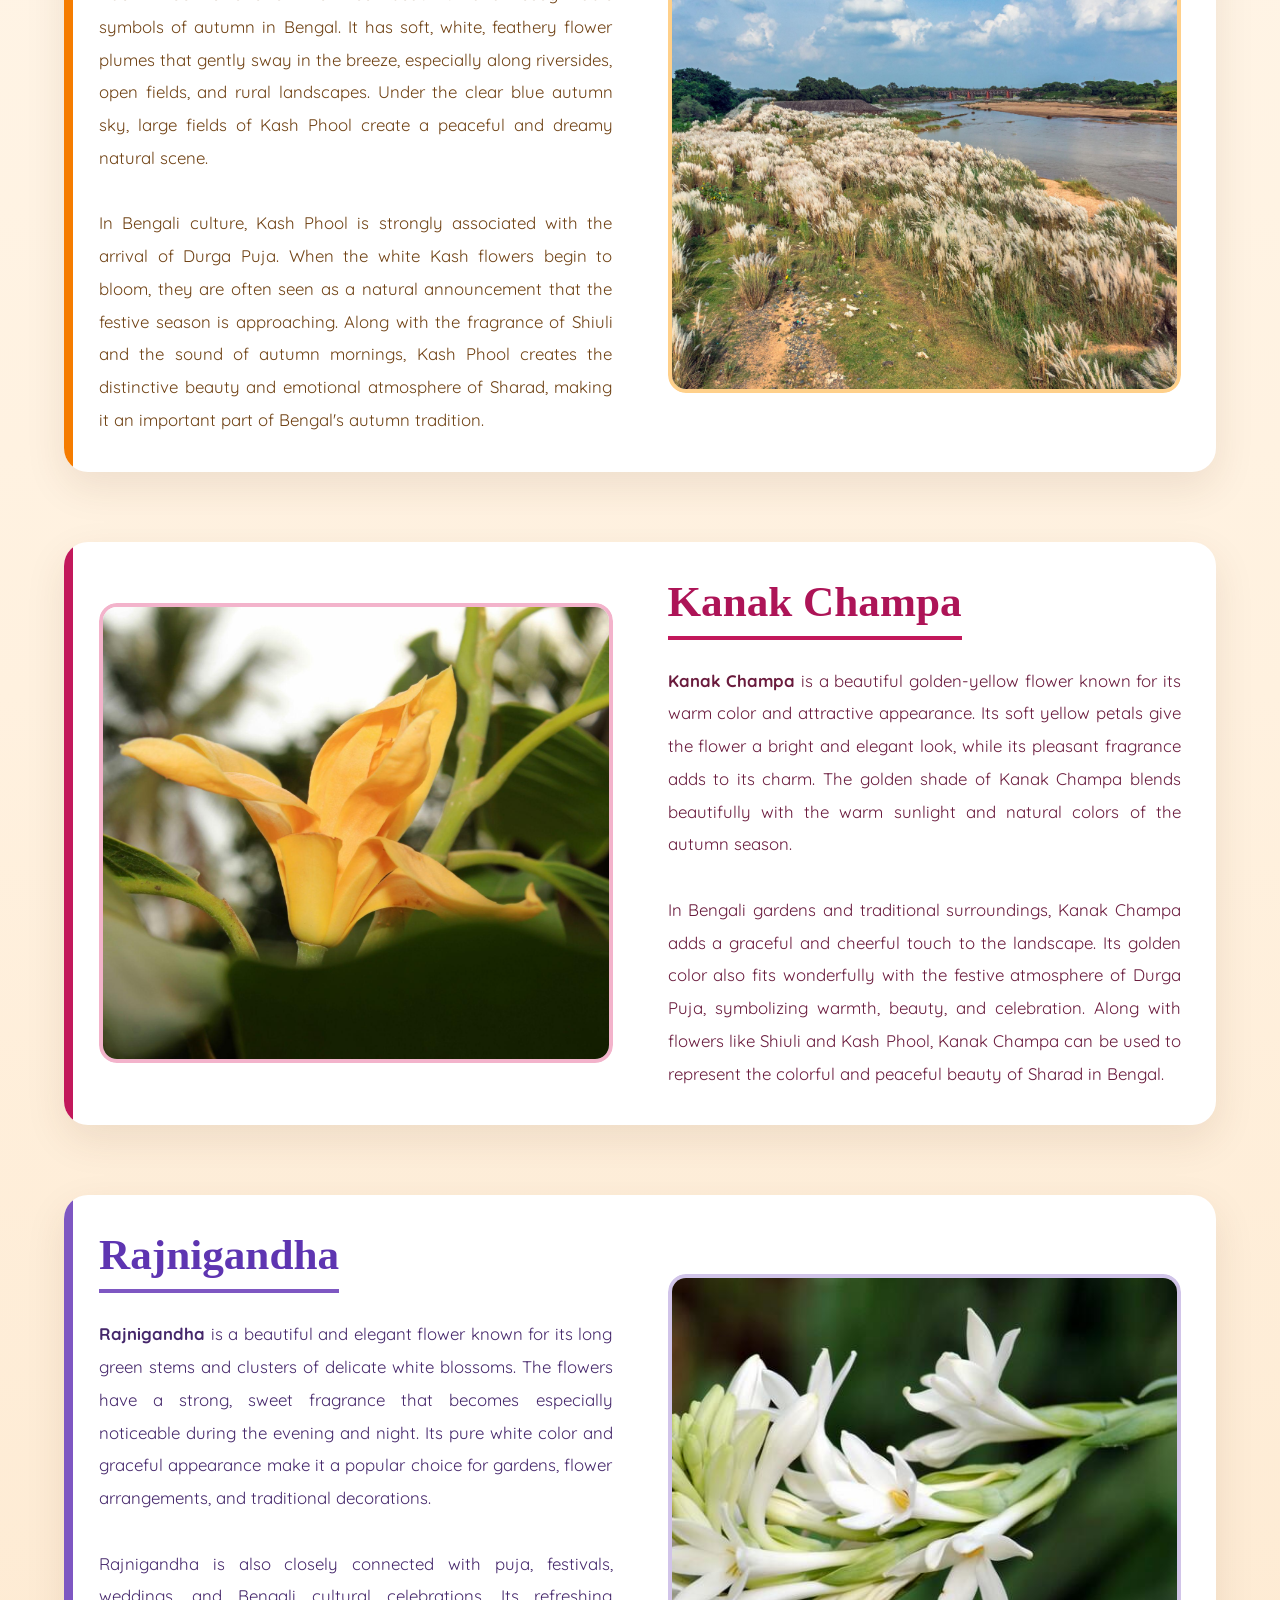
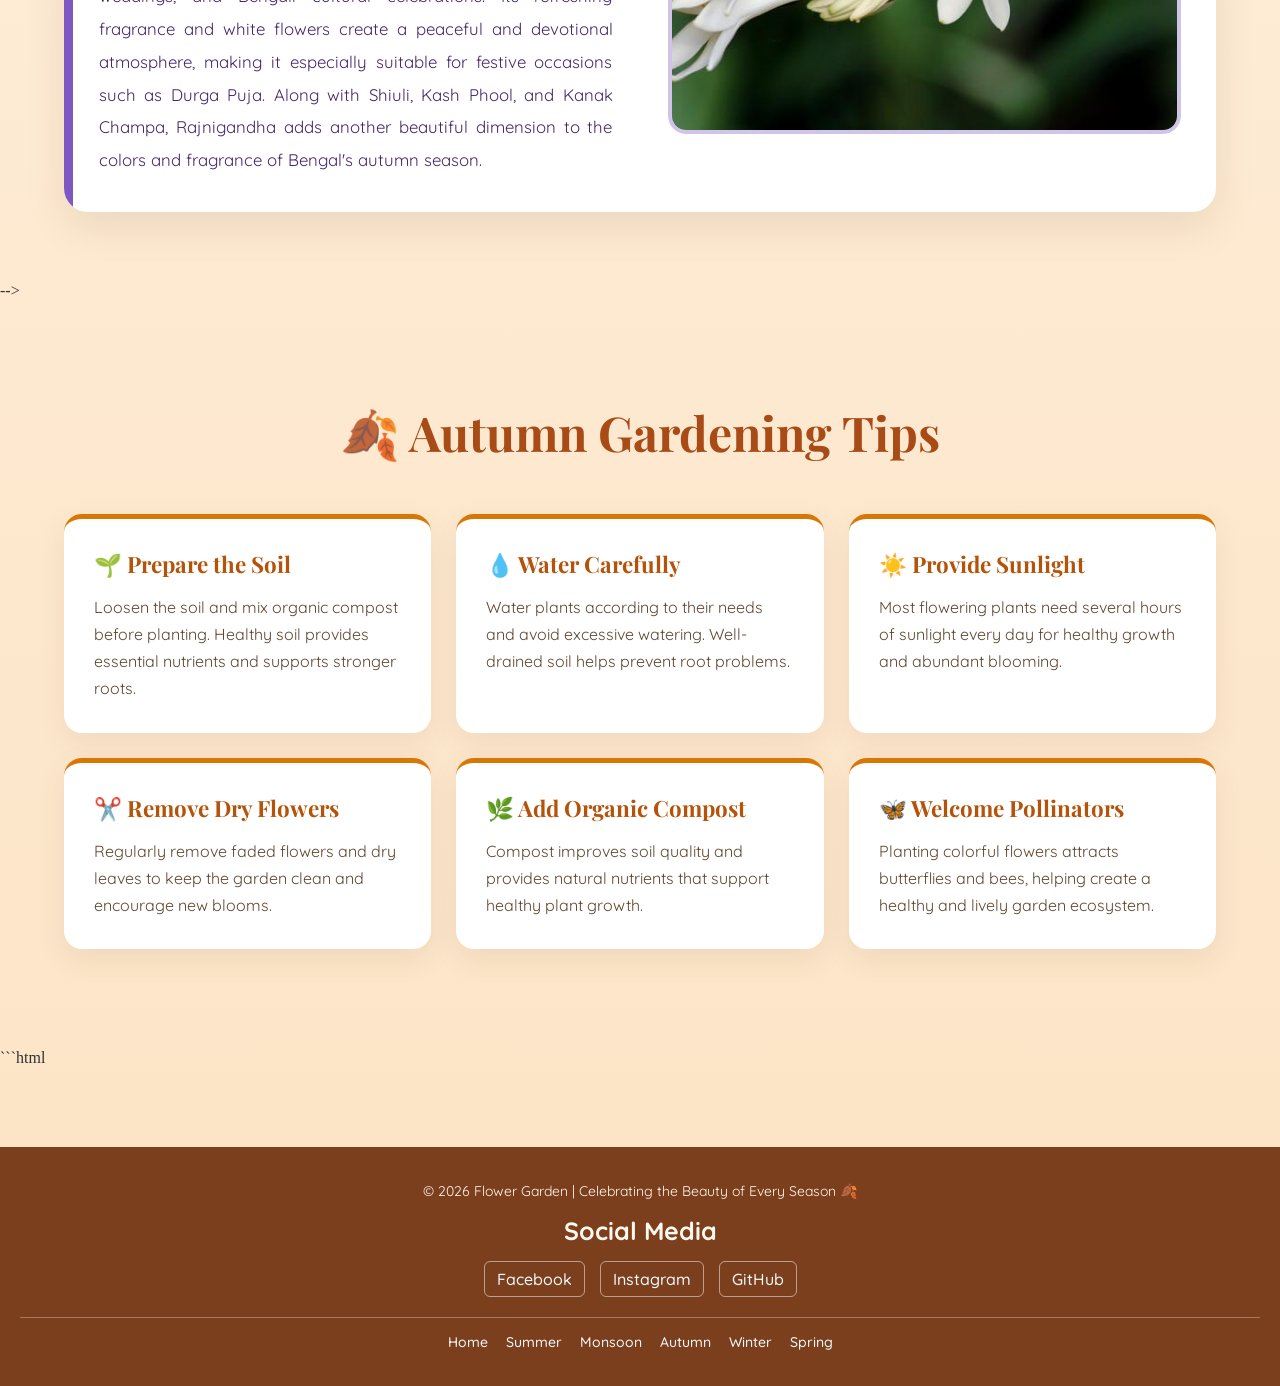
==== commit 12bf1c54: "Refactor HTML structure and improve accessibility across seasonal pages; add social media links and " ====
--- a/autumn.html
+++ b/autumn.html
@@ -1,297 +1,365 @@
-<!DOCTYPE html>
+<!doctype html>
 <html lang="en">
-
-<head>
-    <meta charset="UTF-8">
-    <meta name="viewport" content="width=device-width, initial-scale=1.0">
+  <head>
+    <meta charset="UTF-8" />
+    <meta name="viewport" content="width=device-width, initial-scale=1.0" />
 
     <title>Autumn Garden</title>
 
-    <link rel="stylesheet" href="autumn.css">
+    <link rel="stylesheet" href="autumn.css" />
 
     <!-- Google Fonts -->
-    <link rel="preconnect" href="https://fonts.googleapis.com">
-    <link rel="preconnect" href="https://fonts.gstatic.com" crossorigin>
-
-    <link href="https://fonts.googleapis.com/css2?family=Playfair+Display:wght@400;500;600;700;800&family=Quicksand:wght@400;500;600;700&display=swap"
-        rel="stylesheet">
-
-</head>
-
-<body>
-
+    <link rel="preconnect" href="https://fonts.googleapis.com" />
+    <link rel="preconnect" href="https://fonts.gstatic.com" crossorigin />
+
+    <link
+      href="https://fonts.googleapis.com/css2?family=Playfair+Display:wght@400;500;600;700;800&family=Quicksand:wght@400;500;600;700&display=swap"
+      rel="stylesheet"
+    />
+  </head>
+
+  <body>
     <!-- =====================================================
                         HEADER
     ====================================================== -->
 
     <header class="autumn-header">
-
-        <h1>Autumn Garden</h1>
+      <h1>Autumn Garden</h1>
+
+      <p>
+        A beautiful collection of flowers blooming in the golden colors of the
+        autumn season.
+      </p>
+    </header>
+
+    <!-- =====================================================
+                    AUTUMN INTRODUCTION
+    ====================================================== -->
+
+    <section class="autumn-intro">
+      <p>
+        Autumn is a season of golden sunlight, cool breezes, colorful leaves,
+        and peaceful gardens. As the intense heat of summer slowly fades away,
+        nature begins to transform into beautiful shades of yellow, orange, red,
+        brown, and purple. Gardens become especially attractive during this
+        season as many colorful flowers begin to bloom and prepare the landscape
+        for the cooler months ahead.
+
+        <br /><br />
+
+        Autumn gardening is a wonderful opportunity to grow healthy flowering
+        plants because the weather is generally more comfortable for both plants
+        and gardeners. Regular watering, well-drained soil, organic compost,
+        sunlight, and removing dry leaves help plants remain healthy. Preparing
+        flower beds during autumn also helps gardeners maintain a beautiful and
+        colorful garden throughout the changing seasons.
+
+        <br /><br />
+
+        Flowers such as Chrysanthemums, Marigolds, Dahlias, Asters, Pansies, and
+        Petunias bring incredible beauty to autumn gardens. Their rich colors
+        attract butterflies and other pollinators while creating a warm and
+        peaceful environment. An autumn garden is not only a beautiful place to
+        enjoy nature but also a relaxing space where gardening brings joy,
+        creativity, and a closer connection with the changing seasons.
+      </p>
+    </section>
+
+    <!-- =====================================================
+                    AUTUMN FLOWERS
+    ====================================================== -->
+
+    <!-- =====================================================
+                    CHRYSANTHEMUM
+    ====================================================== -->
+
+    <section class="flower-card chrysanthemum">
+      <div class="flower-image">
+        <img
+          src="Autumn/TB5Dm_8XhAuF4WMxziL-Oi9NqACSDIO42DhMdACnCzqOYu_obxb6pIqoIuq6f6PX6bD0AHiCKN0lmYCgvniRB8DAPkQt_o0wmxBBw_qpqObk5TrhzCyIb_kBxk3ffQ1MwytZkNDUi8o5OurUM6o-x4sxSoMX11Bi8P1_pm.jpg"
+          alt="Chrysanthemum Flower"
+        />
+      </div>
+
+      <div class="flower-content">
+        <h2>Shiuli</h2>
 
         <p>
-            A beautiful collection of flowers blooming in the golden colors
-            of the autumn season.
+          Shiuli is one of the most iconic flowers of autumn in Bengal.<br />
+          It is known for its white petals with an orange center and its sweet
+          fragrance. <br />
+          The flowers usually bloom at night and fall to the ground in the early
+          morning. <br />
+          Shiuli holds a deep connection with the arrival of
+          <strong>Durga Puja</strong> and the festive spirit of autumn in
+          Bengal. <br /><br />
+          Shiuli has a soft, sweet, and pleasant fragrance that is especially
+          noticeable during the early morning hours. In Bengal, the flower is
+          strongly associated with Sharad (autumn), Mahalaya, and the arrival of
+          Durga Puja. The fragrance of Shiuli and the sight of its fallen
+          flowers often bring back memories of the festive season and childhood.
         </p>
-
-    </header>
-
-
-    <!-- =====================================================
-                    AUTUMN INTRODUCTION
-    ====================================================== -->
-
-    <section class="autumn-intro">
+      </div>
+    </section>
+
+    <!-- =====================================================
+                    MARIGOLD
+    ====================================================== -->
+
+    <section class="flower-card reverse marigold">
+      <div class="flower-image">
+        <img
+          src="Autumn/JvqIQLETKTrbBEFYa4P5t0JZkJ8DJHq6QDOkhH7dCpLK-fc1CcSzrf8WYPLfRY0_SwM3a-ACnxK2Sr_JVWsFWrIhHXV6lY9fOEYiO-VfwREWEl6Oa5onZIsd-OHMh7i23yZLF9rN6AOY9IerIMIJ3zIJWlvfuKYLDrx9S6tMhS.jpg"
+          alt="Marigold Flower"
+        />
+      </div>
+
+      <div class="flower-content">
+        <h2>Kash Phool</h2>
 
         <p>
-
-            Autumn is a season of golden sunlight, cool breezes, colorful
-            leaves, and peaceful gardens. As the intense heat of summer slowly
-            fades away, nature begins to transform into beautiful shades of
-            yellow, orange, red, brown, and purple. Gardens become especially
-            attractive during this season as many colorful flowers begin to
-            bloom and prepare the landscape for the cooler months ahead.
-
-            <br><br>
-
-            Autumn gardening is a wonderful opportunity to grow healthy
-            flowering plants because the weather is generally more comfortable
-            for both plants and gardeners. Regular watering, well-drained soil,
-            organic compost, sunlight, and removing dry leaves help plants
-            remain healthy. Preparing flower beds during autumn also helps
-            gardeners maintain a beautiful and colorful garden throughout the
-            changing seasons.
-
-            <br><br>
-
-            Flowers such as Chrysanthemums, Marigolds, Dahlias, Asters,
-            Pansies, and Petunias bring incredible beauty to autumn gardens.
-            Their rich colors attract butterflies and other pollinators while
-            creating a warm and peaceful environment. An autumn garden is not
-            only a beautiful place to enjoy nature but also a relaxing space
-            where gardening brings joy, creativity, and a closer connection
-            with the changing seasons.
-
+          <b>Kash Phool</b> is one of the most beautiful and recognizable
+          symbols of autumn in Bengal. It has soft, white, feathery flower
+          plumes that gently sway in the breeze, especially along riversides,
+          open fields, and rural landscapes. Under the clear blue autumn sky,
+          large fields of Kash Phool create a peaceful and dreamy natural scene.
+          <br /><br />
+
+          In Bengali culture, Kash Phool is strongly associated with the arrival
+          of Durga Puja. When the white Kash flowers begin to bloom, they are
+          often seen as a natural announcement that the festive season is
+          approaching. Along with the fragrance of Shiuli and the sound of
+          autumn mornings, Kash Phool creates the distinctive beauty and
+          emotional atmosphere of Sharad, making it an important part of
+          Bengal's autumn tradition.
         </p>
-
-    </section>
-
-
-    <!-- =====================================================
-                    AUTUMN FLOWERS
-    ====================================================== -->
-
-
-    <!-- =====================================================
-                    CHRYSANTHEMUM
-    ====================================================== -->
-
-    <section class="flower-card chrysanthemum">
-
-        <div class="flower-image">
-
-            <img src="Autumn/TB5Dm_8XhAuF4WMxziL-Oi9NqACSDIO42DhMdACnCzqOYu_obxb6pIqoIuq6f6PX6bD0AHiCKN0lmYCgvniRB8DAPkQt_o0wmxBBw_qpqObk5TrhzCyIb_kBxk3ffQ1MwytZkNDUi8o5OurUM6o-x4sxSoMX11Bi8P1_pm.jpg" alt="Chrysanthemum Flower">
-
-        </div>
-
-        <div class="flower-content">
-
-            <h2>Shiuli</h2>
-
-            <p>
-                Shiuli is one of the most iconic flowers of autumn in Bengal.<br> It is known for its white petals with an orange center and its sweet fragrance. <br> The flowers usually bloom at night and fall to the ground in the early morning. <br> Shiuli holds a deep connection with the arrival of <strong>Durga Puja</strong>  and the festive spirit of autumn in Bengal.
-                <br><br>
-                Shiuli has a soft, sweet, and pleasant fragrance that is especially noticeable during the early morning hours. In Bengal, the flower is strongly associated with Sharad (autumn), Mahalaya, and the arrival of Durga Puja. The fragrance of Shiuli and the sight of its fallen flowers often bring back memories of the festive season and childhood.
-            </p>
-
-        </div>
-
-    </section>
-
-
-    <!-- =====================================================
-                    MARIGOLD
-    ====================================================== -->
-
-    <section class="flower-card reverse marigold">
-
-        <div class="flower-image">
-
-            <img src="Autumn/JvqIQLETKTrbBEFYa4P5t0JZkJ8DJHq6QDOkhH7dCpLK-fc1CcSzrf8WYPLfRY0_SwM3a-ACnxK2Sr_JVWsFWrIhHXV6lY9fOEYiO-VfwREWEl6Oa5onZIsd-OHMh7i23yZLF9rN6AOY9IerIMIJ3zIJWlvfuKYLDrx9S6tMhS.jpg" alt="Marigold Flower">
-
-        </div>
-
-        <div class="flower-content">
-
-            <h2>Kash Phool</h2>
-
-            <p>
-
-                <b>Kash Phool</b> is one of the most beautiful and recognizable symbols of autumn in Bengal. It has soft, white, feathery flower plumes that gently sway in the breeze, especially along riversides, open fields, and rural landscapes. Under the clear blue autumn sky, large fields of Kash Phool create a peaceful and dreamy natural scene.
-                <br><br>
-
-                In Bengali culture, Kash Phool is strongly associated with the arrival of Durga Puja. When the white Kash flowers begin to bloom, they are often seen as a natural announcement that the festive season is approaching. Along with the fragrance of Shiuli and the sound of autumn mornings, Kash Phool creates the distinctive beauty and emotional atmosphere of Sharad, making it an important part of Bengal's autumn tradition.
-            </p>
-        </div>
-    </section>
-
+      </div>
+    </section>
 
     <!-- =====================================================
                     DAHLIA
     ====================================================== -->
 
     <section class="flower-card dahlia">
-
-        <div class="flower-image">
-
-            <img src="Autumn/gYDTionHzU76yjV_EfX_3hv-9yeh1CMi8NHkv3u_9S8GrjLUj1jZVKfr-IrPsQhSNEdLG-MB1N1tnFPip0dDEX5RjwdWOj_M3vRk7gX05K3844sLRNOwdXPJyoSdp8oVG9TNrnB0Q7aVCJIio2UAdjcyeMpQt_fnjBj2RnEpV.jpg" alt="Dahlia Flower">
-
-        </div>
-
-        <div class="flower-content">
-
-            <h2>Kanak Champa</h2>
-
-            <p>
-               <b>Kanak Champa</b> is a beautiful golden-yellow flower known for its warm color and attractive appearance. Its soft yellow petals give the flower a bright and elegant look, while its pleasant fragrance adds to its charm. The golden shade of Kanak Champa blends beautifully with the warm sunlight and natural colors of the autumn season.
-
-                <br><br>
-
-               In Bengali gardens and traditional surroundings, Kanak Champa adds a graceful and cheerful touch to the landscape. Its golden color also fits wonderfully with the festive atmosphere of Durga Puja, symbolizing warmth, beauty, and celebration. Along with flowers like Shiuli and Kash Phool, Kanak Champa can be used to represent the colorful and peaceful beauty of Sharad in Bengal.
-            </p>
-        </div>
-    </section>
-
+      <div class="flower-image">
+        <img
+          src="Autumn/gYDTionHzU76yjV_EfX_3hv-9yeh1CMi8NHkv3u_9S8GrjLUj1jZVKfr-IrPsQhSNEdLG-MB1N1tnFPip0dDEX5RjwdWOj_M3vRk7gX05K3844sLRNOwdXPJyoSdp8oVG9TNrnB0Q7aVCJIio2UAdjcyeMpQt_fnjBj2RnEpV.jpg"
+          alt="Dahlia Flower"
+        />
+      </div>
+
+      <div class="flower-content">
+        <h2>Kanak Champa</h2>
+
+        <p>
+          <b>Kanak Champa</b> is a beautiful golden-yellow flower known for its
+          warm color and attractive appearance. Its soft yellow petals give the
+          flower a bright and elegant look, while its pleasant fragrance adds to
+          its charm. The golden shade of Kanak Champa blends beautifully with
+          the warm sunlight and natural colors of the autumn season.
+
+          <br /><br />
+
+          In Bengali gardens and traditional surroundings, Kanak Champa adds a
+          graceful and cheerful touch to the landscape. Its golden color also
+          fits wonderfully with the festive atmosphere of Durga Puja,
+          symbolizing warmth, beauty, and celebration. Along with flowers like
+          Shiuli and Kash Phool, Kanak Champa can be used to represent the
+          colorful and peaceful beauty of Sharad in Bengal.
+        </p>
+      </div>
+    </section>
 
     <!-- =====================================================
                     ASTER
     ====================================================== -->
 
     <section class="flower-card reverse aster">
-
-        <div class="flower-image">
-
-            <img src="Autumn/WwNNGN7F6VZCvN8RZWEtzxdbtJq3D18ltF0p9VutIfPoYp1gO8x2QZsjQlmVWxPnAscByEMf00RmUM4daBKVc6iCJ0ZVt_GHBt0EN4yFClbA20VGV2xMYE0WS4fKk1e43g7zCM1ht18HkJGJ9tpN3ur0baLFVtaqqfZbHzd.jpg" alt="Aster Flower">
-
-        </div>
-
-        <div class="flower-content">
-
-            <h2>Rajnigandha</h2>
-
-            <p>
-
-             <b>Rajnigandha</b> is a beautiful and elegant flower known for its long green stems and clusters of delicate white blossoms. The flowers have a strong, sweet fragrance that becomes especially noticeable during the evening and night. Its pure white color and graceful appearance make it a popular choice for gardens, flower arrangements, and traditional decorations.
-
-            <br><br>
-
-            Rajnigandha is also closely connected with puja, festivals, weddings, and Bengali cultural celebrations. Its refreshing fragrance and white flowers create a peaceful and devotional atmosphere, making it especially suitable for festive occasions such as Durga Puja. Along with Shiuli, Kash Phool, and Kanak Champa, Rajnigandha adds another beautiful dimension to the colors and fragrance of Bengal's autumn season.
-
-            </p>
-        </div>
-    </section>
-
-
-
-
-     <!-- =====================================================  -->
-                    <!-- AUTUMN GARDENING TIPS -->
-    <!-- ====================================================== --> -->
+      <div class="flower-image">
+        <img
+          src="Autumn/WwNNGN7F6VZCvN8RZWEtzxdbtJq3D18ltF0p9VutIfPoYp1gO8x2QZsjQlmVWxPnAscByEMf00RmUM4daBKVc6iCJ0ZVt_GHBt0EN4yFClbA20VGV2xMYE0WS4fKk1e43g7zCM1ht18HkJGJ9tpN3ur0baLFVtaqqfZbHzd.jpg"
+          alt="Aster Flower"
+        />
+      </div>
+
+      <div class="flower-content">
+        <h2>Rajnigandha</h2>
+
+        <p>
+          <b>Rajnigandha</b> is a beautiful and elegant flower known for its
+          long green stems and clusters of delicate white blossoms. The flowers
+          have a strong, sweet fragrance that becomes especially noticeable
+          during the evening and night. Its pure white color and graceful
+          appearance make it a popular choice for gardens, flower arrangements,
+          and traditional decorations.
+
+          <br /><br />
+
+          Rajnigandha is also closely connected with puja, festivals, weddings,
+          and Bengali cultural celebrations. Its refreshing fragrance and white
+          flowers create a peaceful and devotional atmosphere, making it
+          especially suitable for festive occasions such as Durga Puja. Along
+          with Shiuli, Kash Phool, and Kanak Champa, Rajnigandha adds another
+          beautiful dimension to the colors and fragrance of Bengal's autumn
+          season.
+        </p>
+      </div>
+    </section>
+
+    <!-- =====================================================  -->
+    <!-- AUTUMN GARDENING TIPS -->
+    <!-- ====================================================== -->
+    -->
 
     <section class="garden-tips">
-
-        <h2>🍂 Autumn Gardening Tips</h2>
-
-        <div class="tips-grid">
-
-            <div class="tip">
-
-                <h3>🌱 Prepare the Soil</h3>
-
-                <p>
-                    Loosen the soil and mix organic compost before planting.
-                    Healthy soil provides essential nutrients and supports
-                    stronger roots.
-                </p>
-
-            </div>
-
-
-            <div class="tip">
-
-                <h3>💧 Water Carefully</h3>
-
-                <p>
-                    Water plants according to their needs and avoid excessive
-                    watering. Well-drained soil helps prevent root problems.
-                </p>
-
-            </div>
-
-
-            <div class="tip">
-
-                <h3>☀️ Provide Sunlight</h3>
-
-                <p>
-                    Most flowering plants need several hours of sunlight every
-                    day for healthy growth and abundant blooming.
-                </p>
-
-            </div>
-
-
-            <div class="tip">
-
-                <h3>✂️ Remove Dry Flowers</h3>
-
-                <p>
-                    Regularly remove faded flowers and dry leaves to keep the
-                    garden clean and encourage new blooms.
-                </p>
-
-            </div>
-
-
-            <div class="tip">
-
-                <h3>🌿 Add Organic Compost</h3>
-
-                <p>
-                    Compost improves soil quality and provides natural
-                    nutrients that support healthy plant growth.
-                </p>
-
-            </div>
-
-
-            <div class="tip">
-
-                <h3>🦋 Welcome Pollinators</h3>
-
-                <p>
-                    Planting colorful flowers attracts butterflies and bees,
-                    helping create a healthy and lively garden ecosystem.
-                </p>
-
-            </div>
-
-        </div>
-
-    </section>
-
+      <h2>🍂 Autumn Gardening Tips</h2>
+
+      <div class="tips-grid">
+        <div class="tip">
+          <h3>🌱 Prepare the Soil</h3>
+
+          <p>
+            Loosen the soil and mix organic compost before planting. Healthy
+            soil provides essential nutrients and supports stronger roots.
+          </p>
+        </div>
+
+        <div class="tip">
+          <h3>💧 Water Carefully</h3>
+
+          <p>
+            Water plants according to their needs and avoid excessive watering.
+            Well-drained soil helps prevent root problems.
+          </p>
+        </div>
+
+        <div class="tip">
+          <h3>☀️ Provide Sunlight</h3>
+
+          <p>
+            Most flowering plants need several hours of sunlight every day for
+            healthy growth and abundant blooming.
+          </p>
+        </div>
+
+        <div class="tip">
+          <h3>✂️ Remove Dry Flowers</h3>
+
+          <p>
+            Regularly remove faded flowers and dry leaves to keep the garden
+            clean and encourage new blooms.
+          </p>
+        </div>
+
+        <div class="tip">
+          <h3>🌿 Add Organic Compost</h3>
+
+          <p>
+            Compost improves soil quality and provides natural nutrients that
+            support healthy plant growth.
+          </p>
+        </div>
+
+        <div class="tip">
+          <h3>🦋 Welcome Pollinators</h3>
+
+          <p>
+            Planting colorful flowers attracts butterflies and bees, helping
+            create a healthy and lively garden ecosystem.
+          </p>
+        </div>
+      </div>
+    </section>
 
     <!-- =====================================================
                     FOOTER
     ====================================================== -->
 
-    <footer>
-
-        <p>
-            © 2026 Flower Garden | Celebrating the Beauty of Every Season 🍂
-        </p>
-
-    </footer>
-
+    ```html
+<footer>
+  <p>© 2026 Flower Garden | Celebrating the Beauty of Every Season 🍂</p>
+
+  <h2>Social Media</h2>
+
+  <div class="footer-social-media">
+    <a href="https://www.facebook.com/aparna.pain">Facebook</a>
+    <a href="https://www.instagram.com/various_aniket/">Instagram</a>
+    <a href="https://github.com/Sonai992">GitHub</a>
+  </div>
+
+  <div class="footer-links">
+    <a href="garden.html">Home</a>
+    <a href="summer.html">Summer</a>
+    <a href="monsoon.html">Monsoon</a>
+    <a href="autumn.html">Autumn</a>
+    <a href="winter.html">Winter</a>
+    <a href="spring.html">Spring</a>
+  </div>
+
+  <style>
+
+    footer p {
+      margin: 0 0 15px;
+      font-family: "Quicksand", sans-serif;
+      font-size: 14px;
+    }
+
+    footer h2 {
+      margin: 10px 0 15px;
+      font-family: "Quicksand", sans-serif;
+      font-size: 25px;
+    }
+
+    /* Social Media */
+    .footer-social-media {
+      display: flex;
+      justify-content: center;
+      align-items: center;
+      gap: 15px;
+      margin-bottom: 20px;
+    }
+
+    .footer-social-media a {
+      color: #f4f9fc;
+      text-decoration: none;
+      font-family: "Quicksand", sans-serif;
+      font-weight: 500;
+      padding: 7px 12px;
+      border: 1px solid rgba(255, 255, 255, 0.5);
+      border-radius: 6px;
+      transition: 0.3s ease;
+    }
+
+    .footer-social-media a:hover {
+      background: rgba(255, 255, 255, 0.15);
+      text-decoration: underline;
+    }
+
+    /* Navigation Links */
+    .footer-links {
+      display: flex;
+      justify-content: center;
+      align-items: center;
+      flex-wrap: wrap;
+      gap: 18px;
+      padding-top: 15px;
+      border-top: 1px solid rgba(255, 255, 255, 0.3);
+    }
+
+    .footer-links a {
+      color: #f4f9fc;
+      text-decoration: none;
+      font-family: "Quicksand", sans-serif;
+      font-size: 14px;
+      font-weight: 500;
+      transition: 0.3s ease;
+    }
+
+    .footer-links a:hover {
+      text-decoration: underline;
+    }
+
+ </style>
+</footer>
 </body>
-
-</html>+</html>
